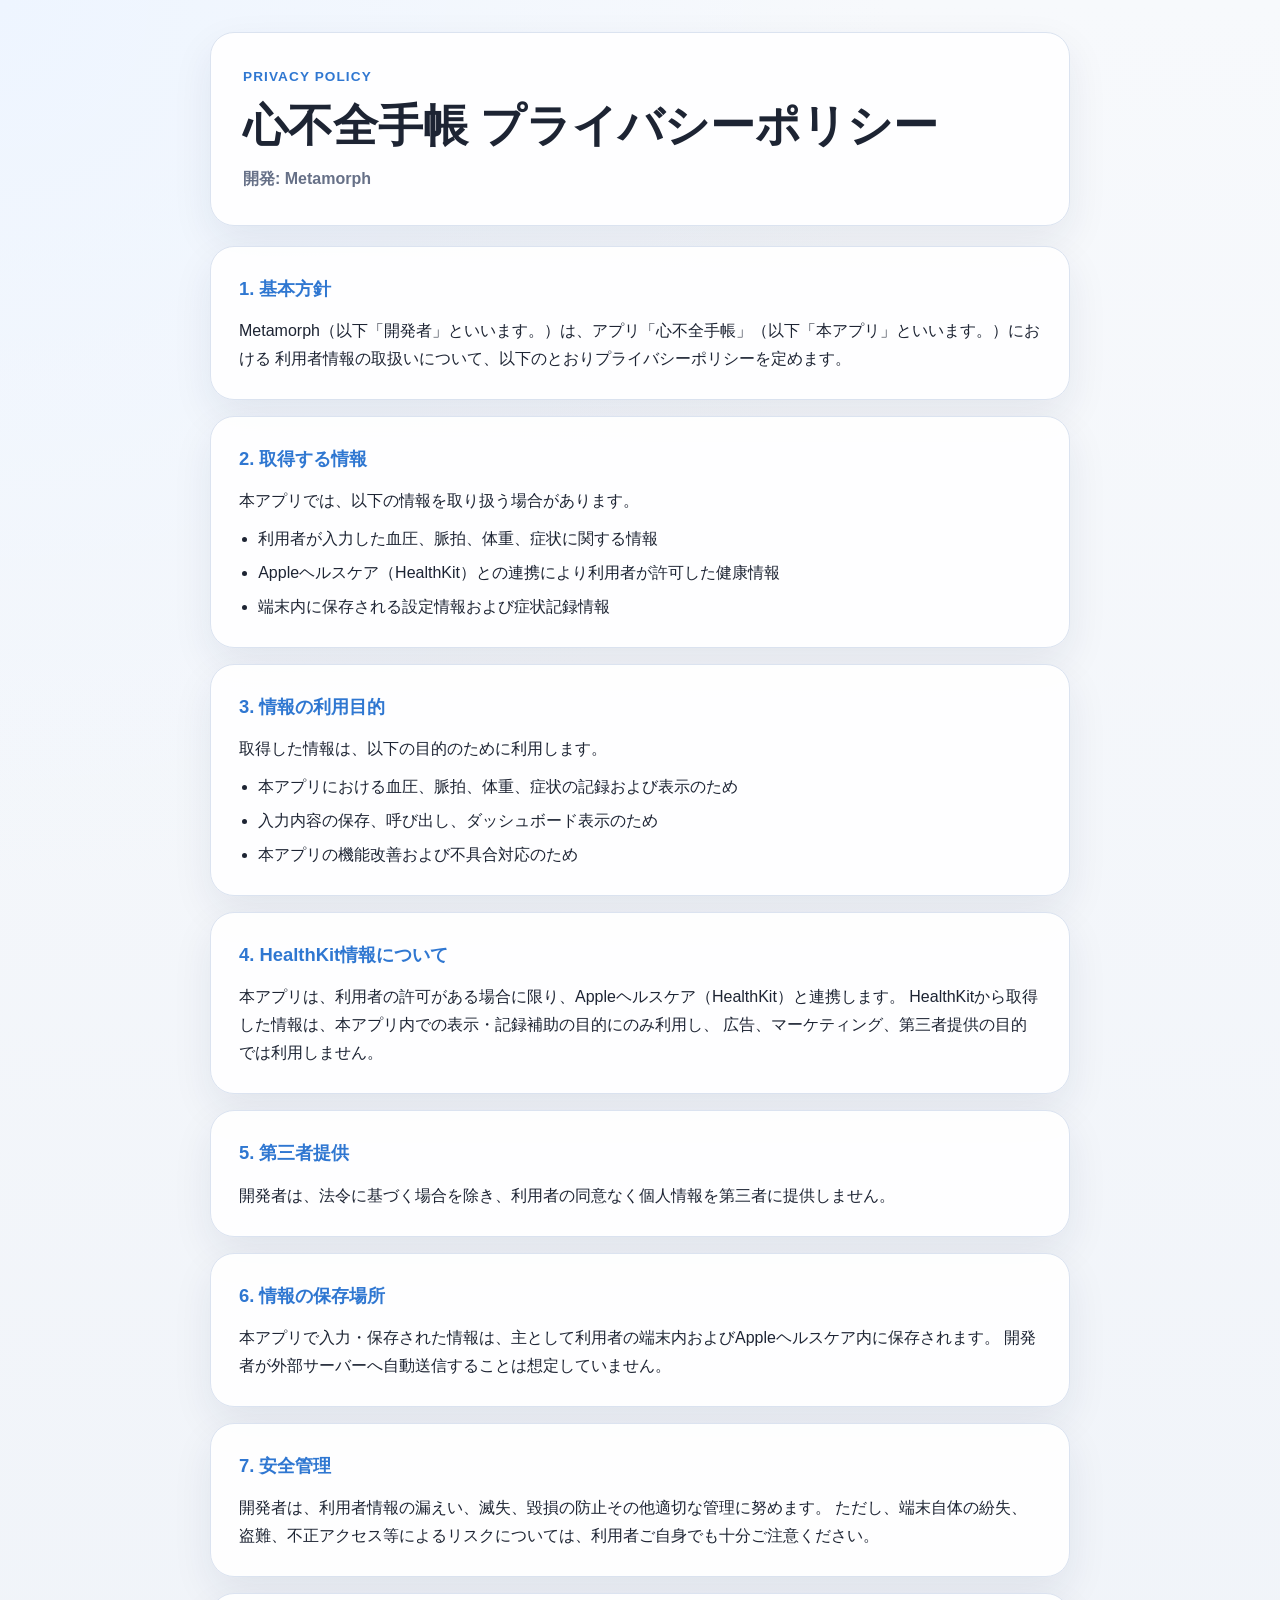
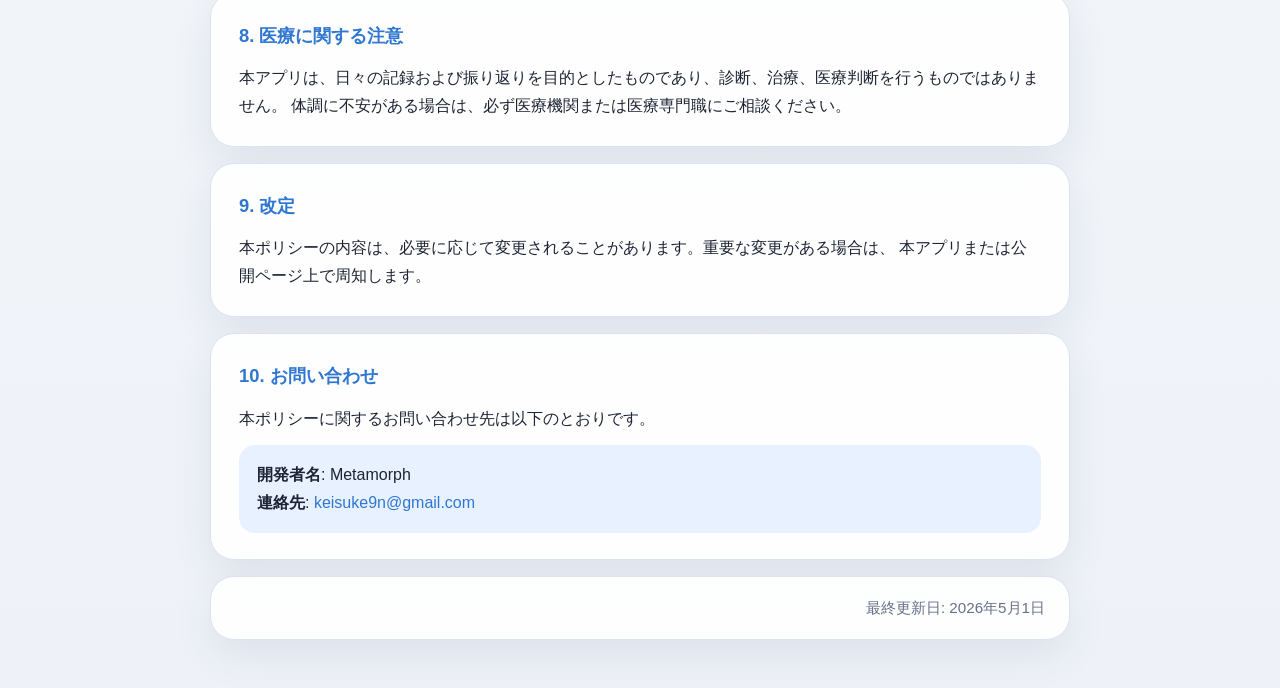
==== index.html @ b2f10ec9 "Add files via upload" ====
<!DOCTYPE html>
<html lang="ja">
<head>
  <meta charset="UTF-8">
  <meta name="viewport" content="width=device-width, initial-scale=1.0">
  <title>心不全手帳 プライバシーポリシー</title>
  <link rel="stylesheet" href="privacy-policy.css">
</head>
<body>
  <main class="container">
    <header class="hero">
      <p class="eyebrow">Privacy Policy</p>
      <h1>心不全手帳 プライバシーポリシー</h1>
      <p class="meta">開発: Metamorph</p>
    </header>

    <section>
      <h2>1. 基本方針</h2>
      <p>
        Metamorph（以下「開発者」といいます。）は、アプリ「心不全手帳」（以下「本アプリ」といいます。）における
        利用者情報の取扱いについて、以下のとおりプライバシーポリシーを定めます。
      </p>
    </section>

    <section>
      <h2>2. 取得する情報</h2>
      <p>本アプリでは、以下の情報を取り扱う場合があります。</p>
      <ul>
        <li>利用者が入力した血圧、脈拍、体重、症状に関する情報</li>
        <li>Appleヘルスケア（HealthKit）との連携により利用者が許可した健康情報</li>
        <li>端末内に保存される設定情報および症状記録情報</li>
      </ul>
    </section>

    <section>
      <h2>3. 情報の利用目的</h2>
      <p>取得した情報は、以下の目的のために利用します。</p>
      <ul>
        <li>本アプリにおける血圧、脈拍、体重、症状の記録および表示のため</li>
        <li>入力内容の保存、呼び出し、ダッシュボード表示のため</li>
        <li>本アプリの機能改善および不具合対応のため</li>
      </ul>
    </section>

    <section>
      <h2>4. HealthKit情報について</h2>
      <p>
        本アプリは、利用者の許可がある場合に限り、Appleヘルスケア（HealthKit）と連携します。
        HealthKitから取得した情報は、本アプリ内での表示・記録補助の目的にのみ利用し、
        広告、マーケティング、第三者提供の目的では利用しません。
      </p>
    </section>

    <section>
      <h2>5. 第三者提供</h2>
      <p>
        開発者は、法令に基づく場合を除き、利用者の同意なく個人情報を第三者に提供しません。
      </p>
    </section>

    <section>
      <h2>6. 情報の保存場所</h2>
      <p>
        本アプリで入力・保存された情報は、主として利用者の端末内およびAppleヘルスケア内に保存されます。
        開発者が外部サーバーへ自動送信することは想定していません。
      </p>
    </section>

    <section>
      <h2>7. 安全管理</h2>
      <p>
        開発者は、利用者情報の漏えい、滅失、毀損の防止その他適切な管理に努めます。
        ただし、端末自体の紛失、盗難、不正アクセス等によるリスクについては、利用者ご自身でも十分ご注意ください。
      </p>
    </section>

    <section>
      <h2>8. 医療に関する注意</h2>
      <p>
        本アプリは、日々の記録および振り返りを目的としたものであり、診断、治療、医療判断を行うものではありません。
        体調に不安がある場合は、必ず医療機関または医療専門職にご相談ください。
      </p>
    </section>

    <section>
      <h2>9. 改定</h2>
      <p>
        本ポリシーの内容は、必要に応じて変更されることがあります。重要な変更がある場合は、
        本アプリまたは公開ページ上で周知します。
      </p>
    </section>

    <section>
      <h2>10. お問い合わせ</h2>
      <p>本ポリシーに関するお問い合わせ先は以下のとおりです。</p>
      <div class="contact">
        <p><strong>開発者名</strong>: Metamorph</p>
        <p><strong>連絡先</strong>: <a href="mailto:keisuke9n@gmail.com">keisuke9n@gmail.com</a></p>
      </div>
    </section>

    <footer class="footer">
      <p>最終更新日: 2026年5月1日</p>
    </footer>
  </main>
</body>
</html>
---- privacy-policy.css ----
:root {
  --bg: #f5f7fb;
  --panel: #ffffff;
  --text: #1d2433;
  --muted: #667087;
  --line: #dbe3f0;
  --accent: #2f77d1;
  --accent-soft: #e8f1ff;
}

* {
  box-sizing: border-box;
}

body {
  margin: 0;
  font-family: -apple-system, BlinkMacSystemFont, "Hiragino Sans", "Yu Gothic", sans-serif;
  background:
    radial-gradient(circle at top left, #eef5ff 0%, transparent 34%),
    linear-gradient(180deg, #f7f9fc 0%, #eef2f8 100%);
  color: var(--text);
  line-height: 1.75;
}

.container {
  width: min(860px, calc(100% - 32px));
  margin: 32px auto 48px;
}

.hero,
section,
.footer {
  background: rgba(255, 255, 255, 0.92);
  border: 1px solid var(--line);
  border-radius: 24px;
  box-shadow: 0 16px 40px rgba(26, 43, 73, 0.08);
}

.hero {
  padding: 32px;
  margin-bottom: 20px;
}

.eyebrow {
  margin: 0 0 10px;
  color: var(--accent);
  font-size: 0.85rem;
  font-weight: 700;
  letter-spacing: 0.08em;
  text-transform: uppercase;
}

h1 {
  margin: 0;
  font-size: clamp(2rem, 4vw, 2.8rem);
  line-height: 1.2;
}

.meta {
  margin: 12px 0 0;
  color: var(--muted);
  font-weight: 600;
}

section {
  padding: 26px 28px;
  margin-bottom: 16px;
}

h2 {
  margin: 0 0 12px;
  font-size: 1.15rem;
  color: var(--accent);
}

p {
  margin: 0;
}

ul {
  margin: 10px 0 0 1.2em;
  padding: 0;
}

li + li {
  margin-top: 6px;
}

.contact {
  margin-top: 12px;
  padding: 16px 18px;
  border-radius: 16px;
  background: var(--accent-soft);
}

a {
  color: var(--accent);
  text-decoration: none;
}

a:hover {
  text-decoration: underline;
}

.footer {
  padding: 18px 24px;
  text-align: right;
  color: var(--muted);
  font-size: 0.95rem;
}

@media (max-width: 640px) {
  .container {
    width: min(100% - 20px, 860px);
    margin: 20px auto 32px;
  }

  .hero,
  section,
  .footer {
    border-radius: 18px;
  }

  .hero {
    padding: 24px;
  }

  section {
    padding: 20px;
  }

  .footer {
    padding: 16px 20px;
    text-align: left;
  }
}
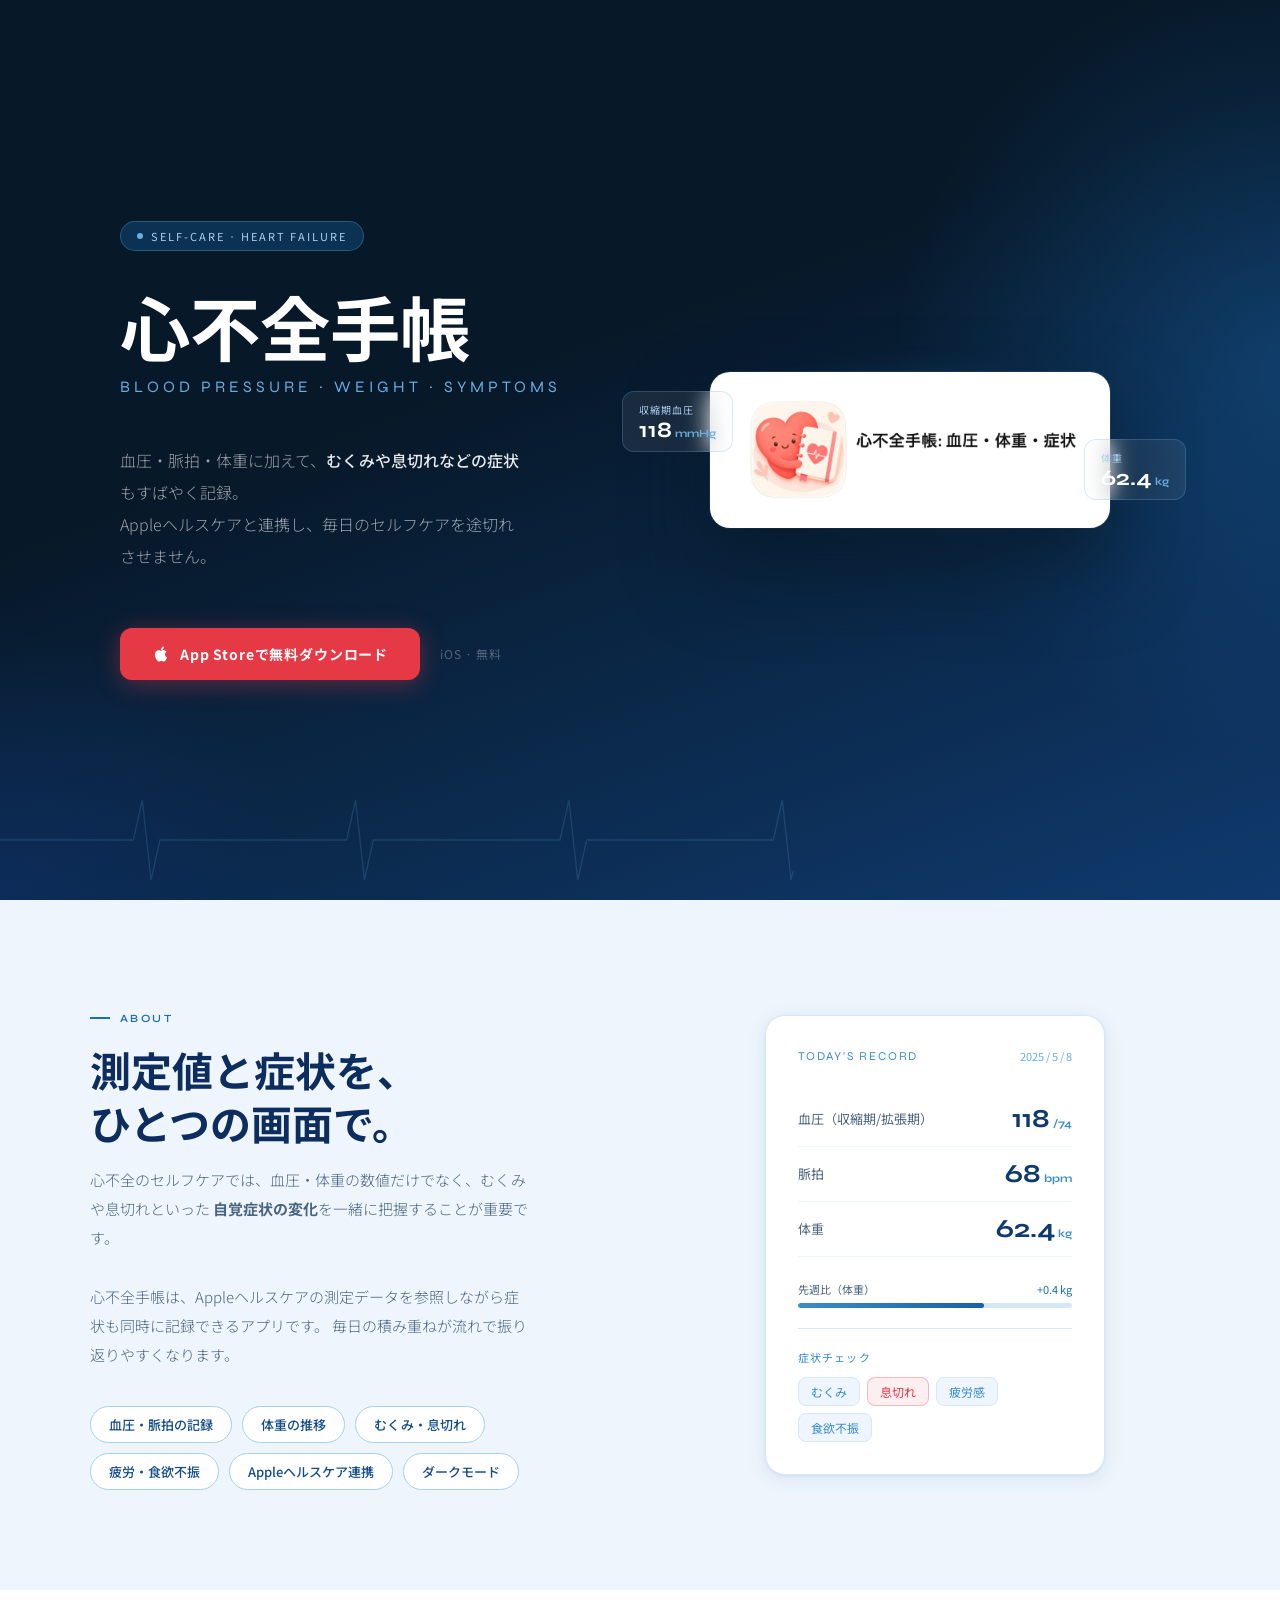
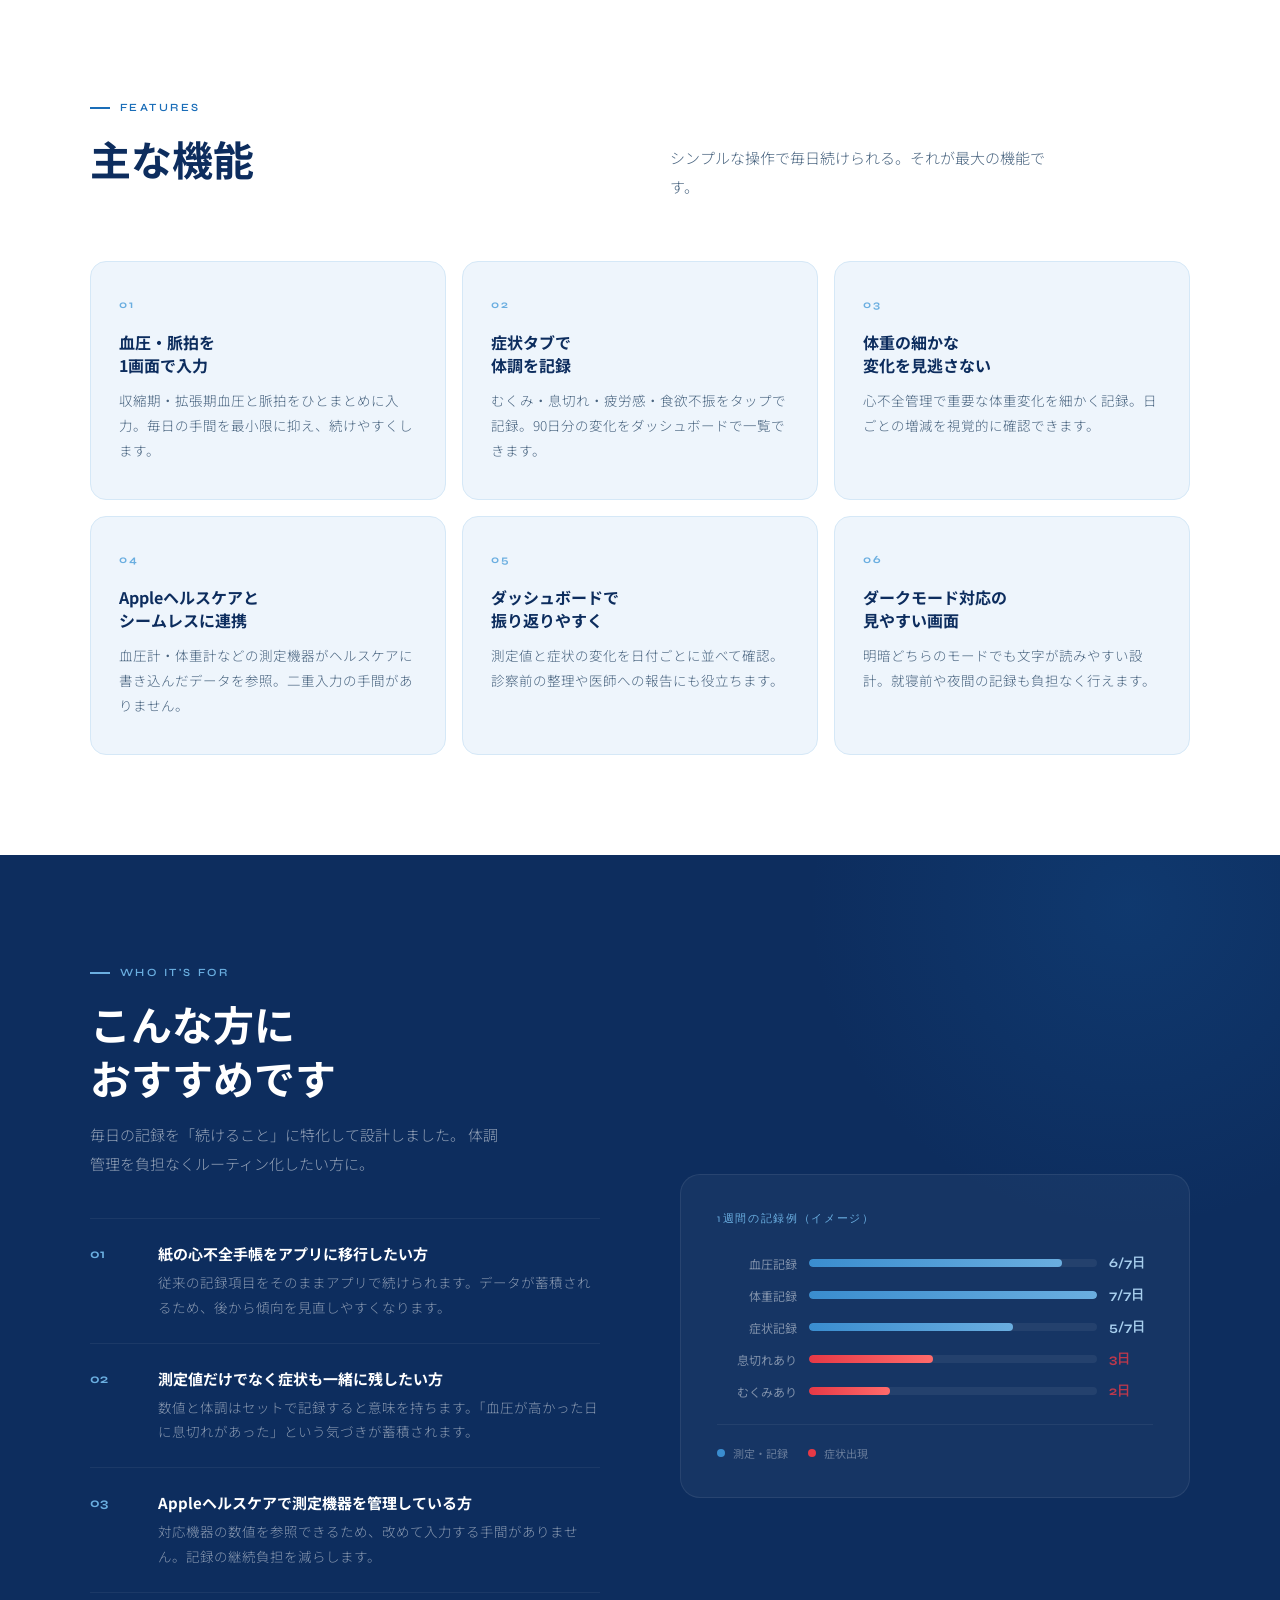
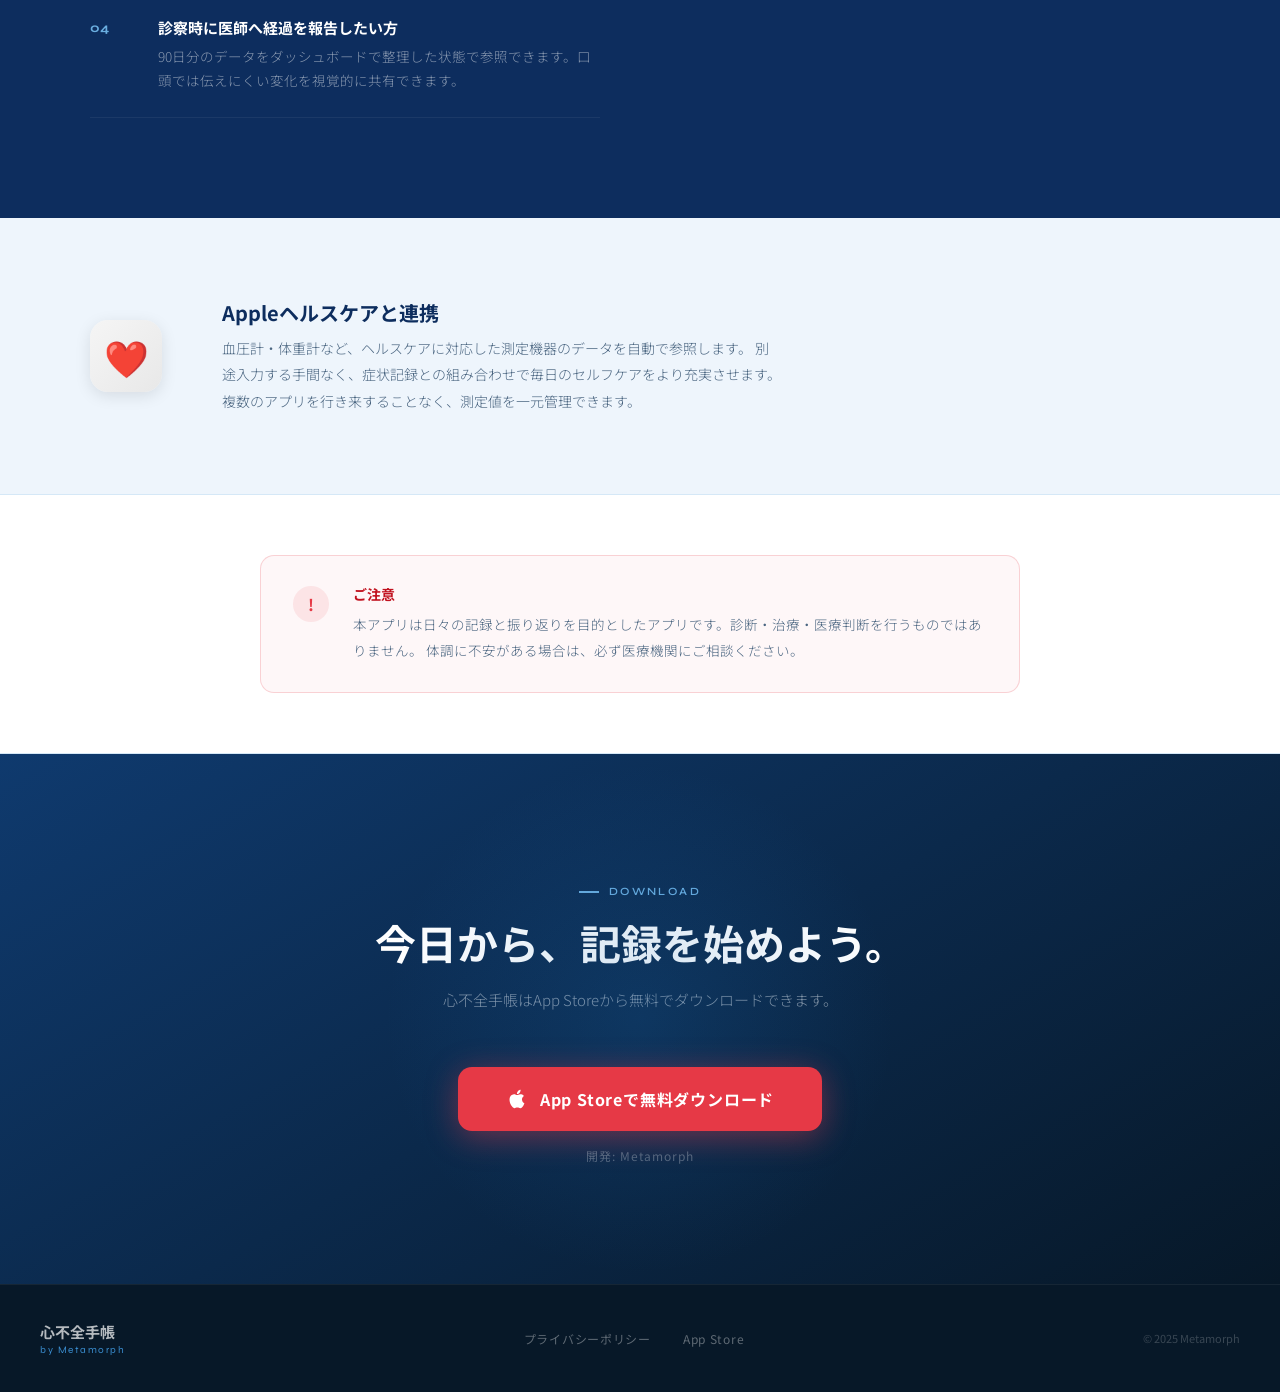
==== commit 04f6ed7c: "Add files via upload" ====
--- a/index.html
+++ b/index.html
@@ -3,105 +3,1286 @@
 <head>
   <meta charset="UTF-8">
   <meta name="viewport" content="width=device-width, initial-scale=1.0">
-  <title>心不全手帳 プライバシーポリシー</title>
-  <link rel="stylesheet" href="privacy-policy.css">
+  <title>心不全手帳 – 血圧・体重・症状セルフケアアプリ</title>
+  <meta name="description" content="血圧・脈拍・体重に加えて、むくみや息切れなどの症状もすばやく記録。Appleヘルスケア連携で、毎日のセルフケアを続けやすくします。">
+  <link rel="preconnect" href="https://fonts.googleapis.com">
+  <link rel="preconnect" href="https://fonts.gstatic.com" crossorigin>
+  <link href="https://fonts.googleapis.com/css2?family=Syne:wght@400;600;700;800&family=Noto+Sans+JP:wght@300;400;500;700&display=swap" rel="stylesheet">
+  <style>
+    :root {
+      --blue-50:  #eef5fc;
+      --blue-100: #d5e8f7;
+      --blue-200: #a8cfee;
+      --blue-300: #6aaee0;
+      --blue-400: #3a8dcf;
+      --blue-500: #1a6db8;
+      --blue-600: #1a5fa8;
+      --blue-700: #154d8a;
+      --blue-800: #0f3a6e;
+      --blue-900: #0d2d5e;
+      --blue-950: #071828;
+      --red:      #e63946;
+      --red-dark: #c1121f;
+      --white:    #ffffff;
+      --text-primary: var(--blue-900);
+      --text-muted:   #4a6580;
+      --border:   rgba(26,95,168,0.14);
+    }
+
+    *, *::before, *::after { box-sizing: border-box; margin: 0; padding: 0; }
+    html { scroll-behavior: smooth; }
+
+    body {
+      font-family: 'Noto Sans JP', sans-serif;
+      background: var(--white);
+      color: var(--text-primary);
+      overflow-x: hidden;
+      -webkit-font-smoothing: antialiased;
+    }
+
+    /* ───────────────────────────────────────
+       HERO
+    ─────────────────────────────────────── */
+    .hero {
+      background: var(--blue-950);
+      min-height: 100svh;
+      display: grid;
+      grid-template-columns: 1fr 1fr;
+      align-items: center;
+      position: relative;
+      overflow: hidden;
+    }
+
+    .hero-bg {
+      position: absolute;
+      inset: 0;
+      background:
+        radial-gradient(ellipse 55% 80% at 100% 40%, rgba(26,109,184,0.35) 0%, transparent 55%),
+        radial-gradient(ellipse 40% 50% at 0% 100%, rgba(13,45,94,0.8) 0%, transparent 60%),
+        linear-gradient(160deg, var(--blue-950) 40%, var(--blue-800) 100%);
+      pointer-events: none;
+    }
+
+    .hero-ecg {
+      position: absolute;
+      bottom: 0;
+      left: 0;
+      width: 100%;
+      height: 120px;
+      pointer-events: none;
+      opacity: 0.18;
+    }
+
+    .ecg-path {
+      stroke: var(--blue-300);
+      stroke-width: 1.5;
+      fill: none;
+      stroke-dasharray: 1400;
+      stroke-dashoffset: 1400;
+      animation: drawECG 3s ease forwards 0.8s;
+    }
+
+    @keyframes drawECG {
+      to { stroke-dashoffset: 0; }
+    }
+
+    .hero-content {
+      position: relative;
+      z-index: 2;
+      padding: 100px 56px 100px 80px;
+    }
+
+    .hero-badge {
+      display: inline-flex;
+      align-items: center;
+      gap: 8px;
+      background: rgba(26,109,184,0.3);
+      border: 1px solid rgba(106,174,224,0.3);
+      border-radius: 100px;
+      padding: 6px 16px;
+      font-size: 11px;
+      letter-spacing: 0.18em;
+      color: var(--blue-200);
+      text-transform: uppercase;
+      margin-bottom: 36px;
+      opacity: 0;
+      animation: slideUp 0.7s ease 0.1s forwards;
+    }
+
+    .hero-badge-dot {
+      width: 6px;
+      height: 6px;
+      border-radius: 50%;
+      background: var(--blue-300);
+      animation: blink 2s ease-in-out infinite;
+    }
+
+    @keyframes blink {
+      0%, 100% { opacity: 1; }
+      50% { opacity: 0.3; }
+    }
+
+    .hero-title {
+      font-family: 'Noto Sans JP', sans-serif;
+      font-weight: 700;
+      font-size: clamp(44px, 5.5vw, 72px);
+      line-height: 1.1;
+      color: var(--white);
+      margin-bottom: 12px;
+      opacity: 0;
+      animation: slideUp 0.7s ease 0.25s forwards;
+    }
+
+    .hero-title-en {
+      font-family: 'Syne', sans-serif;
+      font-weight: 400;
+      font-size: clamp(12px, 1.4vw, 16px);
+      letter-spacing: 0.25em;
+      color: var(--blue-300);
+      text-transform: uppercase;
+      margin-bottom: 48px;
+      opacity: 0;
+      animation: slideUp 0.7s ease 0.38s forwards;
+    }
+
+    .hero-lead {
+      font-size: 16px;
+      line-height: 2;
+      color: rgba(255,255,255,0.6);
+      font-weight: 300;
+      max-width: 400px;
+      margin-bottom: 56px;
+      opacity: 0;
+      animation: slideUp 0.7s ease 0.5s forwards;
+    }
+
+    .hero-lead strong {
+      color: rgba(255,255,255,0.9);
+      font-weight: 500;
+    }
+
+    .hero-actions {
+      display: flex;
+      align-items: center;
+      gap: 20px;
+      flex-wrap: wrap;
+      opacity: 0;
+      animation: slideUp 0.7s ease 0.62s forwards;
+    }
+
+    .btn-primary {
+      display: inline-flex;
+      align-items: center;
+      gap: 10px;
+      background: var(--red);
+      color: var(--white);
+      text-decoration: none;
+      padding: 16px 32px;
+      border-radius: 12px;
+      font-size: 14px;
+      font-weight: 700;
+      font-family: 'Noto Sans JP', sans-serif;
+      letter-spacing: 0.06em;
+      transition: background 0.2s, transform 0.2s, box-shadow 0.2s;
+      box-shadow: 0 4px 24px rgba(230,57,70,0.4);
+    }
+
+    .btn-primary:hover {
+      background: var(--red-dark);
+      transform: translateY(-2px);
+      box-shadow: 0 8px 32px rgba(230,57,70,0.5);
+    }
+
+    .btn-primary svg { width: 18px; height: 18px; }
+
+    .hero-sub-note {
+      font-size: 12px;
+      color: rgba(255,255,255,0.3);
+      letter-spacing: 0.06em;
+    }
+
+    .hero-visual {
+      position: relative;
+      z-index: 2;
+      display: flex;
+      justify-content: center;
+      align-items: center;
+      padding: 100px 80px 100px 20px;
+      opacity: 0;
+      animation: fadeIn 1s ease 0.6s forwards;
+    }
+
+    .hero-img-frame {
+      position: relative;
+    }
+
+    .hero-img-frame::before {
+      content: '';
+      position: absolute;
+      inset: -32px;
+      border-radius: 36px;
+      background: radial-gradient(ellipse at center, rgba(58,141,207,0.3) 0%, transparent 65%);
+      filter: blur(8px);
+    }
+
+    .hero-banner {
+      display: block;
+      width: 100%;
+      max-width: 400px;
+      border-radius: 20px;
+      box-shadow:
+        0 40px 80px rgba(7,24,40,0.7),
+        0 0 0 1px rgba(106,174,224,0.15);
+      position: relative;
+    }
+
+    .float-chip {
+      position: absolute;
+      background: rgba(255,255,255,0.07);
+      backdrop-filter: blur(12px);
+      border: 1px solid rgba(106,174,224,0.25);
+      border-radius: 12px;
+      padding: 10px 16px;
+      display: flex;
+      flex-direction: column;
+      gap: 2px;
+    }
+
+    .float-chip-label {
+      font-size: 10px;
+      color: var(--blue-200);
+      letter-spacing: 0.1em;
+      text-transform: uppercase;
+    }
+
+    .float-chip-value {
+      font-family: 'Syne', sans-serif;
+      font-size: 22px;
+      font-weight: 700;
+      color: var(--white);
+      line-height: 1;
+    }
+
+    .float-chip-unit {
+      font-size: 11px;
+      color: var(--blue-300);
+      margin-left: 3px;
+    }
+
+    .chip-bp  { top: 12%; left: -88px; animation: floatY 4s ease-in-out infinite; }
+    .chip-wt  { bottom: 18%; right: -76px; animation: floatY 4s ease-in-out 1.5s infinite; }
+
+    @keyframes floatY {
+      0%, 100% { transform: translateY(0); }
+      50%       { transform: translateY(-8px); }
+    }
+
+    /* ───────────────────────────────────────
+       SECTION BASE
+    ─────────────────────────────────────── */
+    section { padding: 100px 40px; }
+
+    .s-inner {
+      max-width: 1100px;
+      margin: 0 auto;
+    }
+
+    .label {
+      display: inline-flex;
+      align-items: center;
+      gap: 10px;
+      font-family: 'Syne', sans-serif;
+      font-size: 11px;
+      letter-spacing: 0.22em;
+      text-transform: uppercase;
+      color: var(--blue-500);
+      font-weight: 600;
+      margin-bottom: 18px;
+    }
+
+    .label::before {
+      content: '';
+      width: 20px;
+      height: 2px;
+      background: var(--blue-500);
+      flex-shrink: 0;
+    }
+
+    h2.s-title {
+      font-family: 'Noto Sans JP', sans-serif;
+      font-weight: 700;
+      font-size: clamp(28px, 3.2vw, 42px);
+      line-height: 1.3;
+      color: var(--blue-900);
+      margin-bottom: 16px;
+    }
+
+    .s-body {
+      font-size: 15px;
+      line-height: 1.95;
+      color: var(--text-muted);
+      font-weight: 300;
+    }
+
+    /* ───────────────────────────────────────
+       ABOUT
+    ─────────────────────────────────────── */
+    .about { background: var(--blue-50); }
+
+    .about-grid {
+      display: grid;
+      grid-template-columns: 1fr 1fr;
+      gap: 80px;
+      align-items: center;
+    }
+
+    .about-text .s-body { max-width: 440px; }
+
+    .about-pills {
+      display: flex;
+      flex-wrap: wrap;
+      gap: 10px;
+      margin-top: 36px;
+    }
+
+    .pill {
+      background: var(--white);
+      border: 1.5px solid var(--blue-200);
+      border-radius: 100px;
+      padding: 8px 18px;
+      font-size: 13px;
+      color: var(--blue-700);
+      font-weight: 500;
+      transition: border-color 0.2s, background 0.2s, color 0.2s;
+    }
+
+    .pill:hover {
+      background: var(--blue-600);
+      border-color: var(--blue-600);
+      color: var(--white);
+    }
+
+    .about-visual { display: flex; justify-content: center; }
+
+    .record-card {
+      background: var(--white);
+      border-radius: 20px;
+      padding: 32px;
+      box-shadow:
+        0 4px 20px rgba(26,95,168,0.1),
+        0 1px 3px rgba(26,95,168,0.08);
+      width: 100%;
+      max-width: 340px;
+      border: 1px solid var(--blue-100);
+    }
+
+    .record-card-header {
+      display: flex;
+      justify-content: space-between;
+      align-items: center;
+      margin-bottom: 28px;
+    }
+
+    .record-card-title {
+      font-family: 'Syne', sans-serif;
+      font-size: 12px;
+      letter-spacing: 0.15em;
+      text-transform: uppercase;
+      color: var(--blue-400);
+    }
+
+    .record-date { font-size: 11px; color: var(--blue-300); }
+
+    .metric-row {
+      display: flex;
+      align-items: center;
+      justify-content: space-between;
+      padding: 14px 0;
+      border-bottom: 1px solid var(--blue-50);
+    }
+
+    .metric-row:last-of-type { border-bottom: none; }
+
+    .metric-name { font-size: 13px; color: var(--text-muted); font-weight: 400; }
+
+    .metric-val {
+      font-family: 'Syne', sans-serif;
+      font-size: 26px;
+      font-weight: 700;
+      color: var(--blue-800);
+      line-height: 1;
+    }
+
+    .metric-unit { font-size: 11px; color: var(--blue-400); margin-left: 3px; }
+
+    .metric-bar-wrap { margin-top: 24px; }
+
+    .metric-bar-label {
+      font-size: 11px;
+      color: var(--text-muted);
+      margin-bottom: 6px;
+      display: flex;
+      justify-content: space-between;
+    }
+
+    .metric-bar-track {
+      height: 5px;
+      background: var(--blue-100);
+      border-radius: 10px;
+      overflow: hidden;
+    }
+
+    .metric-bar-fill {
+      height: 100%;
+      border-radius: 10px;
+      background: linear-gradient(90deg, var(--blue-400), var(--blue-600));
+      width: 0;
+      transition: width 1.2s cubic-bezier(0.4,0,0.2,1);
+    }
+
+    .metric-bar-fill.animated { width: var(--w); }
+
+    .symptom-section {
+      margin-top: 20px;
+      padding-top: 20px;
+      border-top: 1px solid var(--blue-100);
+    }
+
+    .symptom-section-label {
+      font-size: 11px;
+      letter-spacing: 0.1em;
+      text-transform: uppercase;
+      color: var(--blue-400);
+      margin-bottom: 12px;
+    }
+
+    .symptom-tags { display: flex; flex-wrap: wrap; gap: 7px; }
+
+    .stag {
+      font-size: 12px;
+      padding: 5px 12px;
+      border-radius: 8px;
+      border: 1px solid var(--blue-100);
+      color: var(--blue-400);
+      background: var(--blue-50);
+    }
+
+    .stag.active {
+      background: rgba(230,57,70,0.08);
+      border-color: rgba(230,57,70,0.3);
+      color: var(--red);
+    }
+
+    /* ───────────────────────────────────────
+       FEATURES
+    ─────────────────────────────────────── */
+    .features { background: var(--white); }
+
+    .features-header {
+      display: grid;
+      grid-template-columns: 1fr 1fr;
+      gap: 60px;
+      align-items: end;
+      margin-bottom: 60px;
+    }
+
+    .features-header .s-body { max-width: 380px; }
+
+    .features-grid {
+      display: grid;
+      grid-template-columns: repeat(3, 1fr);
+      gap: 16px;
+    }
+
+    .feat-card {
+      background: var(--blue-50);
+      border: 1px solid var(--blue-100);
+      border-radius: 16px;
+      padding: 36px 28px;
+      position: relative;
+      overflow: hidden;
+      transition: transform 0.25s ease, box-shadow 0.25s ease, border-color 0.25s;
+    }
+
+    .feat-card::before {
+      content: '';
+      position: absolute;
+      top: 0;
+      left: 0;
+      right: 0;
+      height: 3px;
+      background: linear-gradient(90deg, var(--blue-400), var(--blue-600));
+      transform: scaleX(0);
+      transform-origin: left;
+      transition: transform 0.3s ease;
+    }
+
+    .feat-card:hover {
+      transform: translateY(-4px);
+      box-shadow: 0 16px 40px rgba(26,95,168,0.12);
+      border-color: var(--blue-200);
+    }
+
+    .feat-card:hover::before { transform: scaleX(1); }
+
+    .feat-number {
+      font-family: 'Syne', sans-serif;
+      font-size: 11px;
+      font-weight: 700;
+      letter-spacing: 0.2em;
+      color: var(--blue-300);
+      margin-bottom: 20px;
+    }
+
+    .feat-title {
+      font-family: 'Noto Sans JP', sans-serif;
+      font-weight: 700;
+      font-size: 16px;
+      color: var(--blue-900);
+      margin-bottom: 12px;
+      line-height: 1.4;
+    }
+
+    .feat-text {
+      font-size: 13.5px;
+      line-height: 1.85;
+      color: var(--text-muted);
+      font-weight: 300;
+    }
+
+    /* ───────────────────────────────────────
+       HELPS
+    ─────────────────────────────────────── */
+    .helps {
+      background: var(--blue-900);
+      position: relative;
+      overflow: hidden;
+    }
+
+    .helps::before {
+      content: '';
+      position: absolute;
+      top: -300px; right: -200px;
+      width: 700px; height: 700px;
+      border-radius: 50%;
+      background: radial-gradient(circle, rgba(26,109,184,0.18) 0%, transparent 65%);
+      pointer-events: none;
+    }
+
+    .helps-grid {
+      display: grid;
+      grid-template-columns: 1fr 1fr;
+      gap: 80px;
+      align-items: center;
+    }
+
+    .helps h2.s-title { color: var(--white); }
+    .helps .s-body { color: rgba(255,255,255,0.55); max-width: 420px; }
+    .helps .label { color: var(--blue-300); }
+    .helps .label::before { background: var(--blue-300); }
+
+    .helps-points {
+      display: flex;
+      flex-direction: column;
+      margin-top: 40px;
+    }
+
+    .help-point {
+      display: grid;
+      grid-template-columns: 48px 1fr;
+      gap: 20px;
+      align-items: start;
+      padding: 24px 0;
+      border-bottom: 1px solid rgba(255,255,255,0.06);
+    }
+
+    .help-point:first-child { border-top: 1px solid rgba(255,255,255,0.06); }
+
+    .help-num {
+      font-family: 'Syne', sans-serif;
+      font-size: 13px;
+      font-weight: 700;
+      color: var(--blue-300);
+      padding-top: 3px;
+    }
+
+    .help-point-title {
+      font-weight: 700;
+      font-size: 15px;
+      color: var(--white);
+      margin-bottom: 6px;
+    }
+
+    .help-point-body {
+      font-size: 13.5px;
+      line-height: 1.8;
+      color: rgba(255,255,255,0.5);
+      font-weight: 300;
+    }
+
+    .helps-chart {
+      background: rgba(255,255,255,0.04);
+      border: 1px solid rgba(255,255,255,0.08);
+      border-radius: 20px;
+      padding: 36px;
+    }
+
+    .chart-title {
+      font-family: 'Syne', sans-serif;
+      font-size: 11px;
+      letter-spacing: 0.15em;
+      text-transform: uppercase;
+      color: var(--blue-300);
+      margin-bottom: 28px;
+    }
+
+    .chart-bars { display: flex; flex-direction: column; gap: 14px; }
+
+    .chart-row {
+      display: grid;
+      grid-template-columns: 80px 1fr 44px;
+      align-items: center;
+      gap: 12px;
+    }
+
+    .chart-row-label { font-size: 12px; color: rgba(255,255,255,0.45); text-align: right; }
+
+    .chart-track {
+      height: 8px;
+      background: rgba(255,255,255,0.06);
+      border-radius: 10px;
+      overflow: hidden;
+    }
+
+    .chart-fill {
+      height: 100%;
+      border-radius: 10px;
+      background: linear-gradient(90deg, var(--blue-400), var(--blue-300));
+      width: 0;
+      transition: width 1.2s cubic-bezier(0.4,0,0.2,1);
+    }
+
+    .chart-fill.animated { width: var(--cw); }
+    .chart-fill.red-bar  { background: linear-gradient(90deg, #e63946, #ff6b6b); }
+
+    .chart-row-val {
+      font-family: 'Syne', sans-serif;
+      font-size: 13px;
+      font-weight: 700;
+      color: var(--blue-200);
+    }
+
+    .chart-legend {
+      display: flex;
+      gap: 20px;
+      margin-top: 24px;
+      padding-top: 20px;
+      border-top: 1px solid rgba(255,255,255,0.06);
+    }
+
+    .legend-item {
+      display: flex;
+      align-items: center;
+      gap: 8px;
+      font-size: 11px;
+      color: rgba(255,255,255,0.35);
+    }
+
+    .legend-dot { width: 8px; height: 8px; border-radius: 50%; }
+    .legend-dot.blue { background: var(--blue-400); }
+    .legend-dot.red  { background: var(--red); }
+
+    /* ───────────────────────────────────────
+       HEALTH KIT STRIP
+    ─────────────────────────────────────── */
+    .healthkit {
+      background: var(--blue-50);
+      padding: 80px 40px;
+    }
+
+    .healthkit-inner {
+      max-width: 1100px;
+      margin: 0 auto;
+      display: flex;
+      align-items: center;
+      gap: 60px;
+    }
+
+    .hk-icon {
+      flex-shrink: 0;
+      width: 72px; height: 72px;
+      border-radius: 18px;
+      background: linear-gradient(135deg, #f5f5f5, #e8e8e8);
+      display: flex;
+      align-items: center;
+      justify-content: center;
+      font-size: 36px;
+      box-shadow: 0 4px 16px rgba(0,0,0,0.1);
+    }
+
+    .hk-text h3 {
+      font-family: 'Noto Sans JP', sans-serif;
+      font-weight: 700;
+      font-size: 20px;
+      color: var(--blue-900);
+      margin-bottom: 8px;
+    }
+
+    .hk-text p {
+      font-size: 14px;
+      line-height: 1.9;
+      color: var(--text-muted);
+      font-weight: 300;
+      max-width: 560px;
+    }
+
+    /* ───────────────────────────────────────
+       DISCLAIMER
+    ─────────────────────────────────────── */
+    .disclaimer {
+      background: var(--white);
+      padding: 60px 40px;
+      border-top: 1px solid var(--blue-100);
+      border-bottom: 1px solid var(--blue-100);
+    }
+
+    .disclaimer-inner {
+      max-width: 760px;
+      margin: 0 auto;
+      display: flex;
+      gap: 24px;
+      align-items: flex-start;
+      background: rgba(230,57,70,0.04);
+      border: 1.5px solid rgba(230,57,70,0.2);
+      border-radius: 14px;
+      padding: 28px 32px;
+    }
+
+    .disc-icon {
+      flex-shrink: 0;
+      width: 36px; height: 36px;
+      border-radius: 50%;
+      background: rgba(230,57,70,0.1);
+      display: flex;
+      align-items: center;
+      justify-content: center;
+      color: var(--red);
+      font-weight: 700;
+      font-size: 16px;
+      margin-top: 2px;
+    }
+
+    .disc-title {
+      font-weight: 700;
+      font-size: 14px;
+      color: var(--red-dark);
+      margin-bottom: 8px;
+    }
+
+    .disc-text {
+      font-size: 13.5px;
+      line-height: 1.9;
+      color: var(--text-muted);
+      font-weight: 300;
+    }
+
+    /* ───────────────────────────────────────
+       CTA
+    ─────────────────────────────────────── */
+    .cta {
+      background: linear-gradient(150deg, var(--blue-800) 0%, var(--blue-950) 100%);
+      padding: 120px 40px;
+      text-align: center;
+      position: relative;
+      overflow: hidden;
+    }
+
+    .cta::before {
+      content: '';
+      position: absolute;
+      top: 50%; left: 50%;
+      transform: translate(-50%, -50%);
+      width: 600px; height: 600px;
+      border-radius: 50%;
+      background: radial-gradient(circle, rgba(26,109,184,0.2) 0%, transparent 60%);
+      pointer-events: none;
+    }
+
+    .cta .label { color: var(--blue-300); justify-content: center; }
+    .cta .label::before { background: var(--blue-300); }
+    .cta h2.s-title { color: var(--white); text-align: center; margin-bottom: 16px; }
+    .cta .s-body {
+      color: rgba(255,255,255,0.5);
+      text-align: center;
+      max-width: 460px;
+      margin: 0 auto 52px;
+    }
+
+    .cta-btn-wrap {
+      position: relative;
+      z-index: 1;
+      display: flex;
+      flex-direction: column;
+      align-items: center;
+      gap: 16px;
+    }
+
+    .btn-cta {
+      display: inline-flex;
+      align-items: center;
+      gap: 12px;
+      background: var(--red);
+      color: var(--white);
+      text-decoration: none;
+      padding: 20px 48px;
+      border-radius: 14px;
+      font-size: 16px;
+      font-weight: 700;
+      font-family: 'Noto Sans JP', sans-serif;
+      letter-spacing: 0.05em;
+      transition: background 0.2s, transform 0.2s, box-shadow 0.2s;
+      box-shadow: 0 6px 32px rgba(230,57,70,0.45);
+    }
+
+    .btn-cta:hover {
+      background: var(--red-dark);
+      transform: translateY(-3px);
+      box-shadow: 0 12px 48px rgba(230,57,70,0.55);
+    }
+
+    .btn-cta svg { width: 22px; height: 22px; }
+
+    .cta-meta {
+      font-size: 12px;
+      color: rgba(255,255,255,0.28);
+      letter-spacing: 0.08em;
+    }
+
+    /* ───────────────────────────────────────
+       FOOTER
+    ─────────────────────────────────────── */
+    footer {
+      background: var(--blue-950);
+      padding: 36px 40px;
+      display: flex;
+      justify-content: space-between;
+      align-items: center;
+      gap: 20px;
+      border-top: 1px solid rgba(255,255,255,0.06);
+    }
+
+    .footer-brand {
+      font-family: 'Noto Sans JP', sans-serif;
+      font-weight: 700;
+      font-size: 15px;
+      color: rgba(255,255,255,0.7);
+    }
+
+    .footer-brand span {
+      font-family: 'Syne', sans-serif;
+      font-size: 10px;
+      letter-spacing: 0.15em;
+      color: var(--blue-400);
+      display: block;
+      font-weight: 400;
+      margin-top: 2px;
+    }
+
+    .footer-links {
+      display: flex;
+      align-items: center;
+      gap: 32px;
+    }
+
+    footer a {
+      font-size: 12px;
+      color: rgba(255,255,255,0.35);
+      text-decoration: none;
+      letter-spacing: 0.06em;
+      transition: color 0.2s;
+    }
+
+    footer a:hover { color: var(--white); }
+
+    .footer-copy { font-size: 11px; color: rgba(255,255,255,0.2); }
+
+    /* ───────────────────────────────────────
+       ANIMATIONS
+    ─────────────────────────────────────── */
+    @keyframes slideUp {
+      from { opacity: 0; transform: translateY(22px); }
+      to   { opacity: 1; transform: translateY(0); }
+    }
+
+    @keyframes fadeIn {
+      from { opacity: 0; }
+      to   { opacity: 1; }
+    }
+
+    .reveal {
+      opacity: 0;
+      transform: translateY(20px);
+      transition: opacity 0.65s ease, transform 0.65s ease;
+    }
+
+    .reveal.visible {
+      opacity: 1;
+      transform: none;
+    }
+
+    /* ───────────────────────────────────────
+       RESPONSIVE
+    ─────────────────────────────────────── */
+    @media (max-width: 960px) {
+      .hero { grid-template-columns: 1fr; }
+      .hero-content { padding: 80px 32px 40px; }
+      .hero-visual { padding: 0 32px 80px; justify-content: flex-start; }
+      .chip-bp, .chip-wt { display: none; }
+      .about-grid, .helps-grid, .features-header { grid-template-columns: 1fr; gap: 48px; }
+      .features-grid { grid-template-columns: 1fr 1fr; }
+      .healthkit-inner { flex-direction: column; align-items: flex-start; }
+      footer { flex-direction: column; text-align: center; }
+    }
+
+    @media (max-width: 600px) {
+      section { padding: 72px 24px; }
+      .features-grid { grid-template-columns: 1fr; }
+      .disclaimer-inner { flex-direction: column; gap: 16px; }
+      .footer-links { flex-direction: column; gap: 16px; }
+    }
+  </style>
 </head>
 <body>
-  <main class="container">
-    <header class="hero">
-      <p class="eyebrow">Privacy Policy</p>
-      <h1>心不全手帳 プライバシーポリシー</h1>
-      <p class="meta">開発: Metamorph</p>
-    </header>
-
-    <section>
-      <h2>1. 基本方針</h2>
-      <p>
-        Metamorph（以下「開発者」といいます。）は、アプリ「心不全手帳」（以下「本アプリ」といいます。）における
-        利用者情報の取扱いについて、以下のとおりプライバシーポリシーを定めます。
+
+  <!-- ═══════════ HERO ═══════════ -->
+  <section class="hero" aria-label="ヒーロー">
+    <div class="hero-bg"></div>
+    <svg class="hero-ecg" viewBox="0 0 1440 120" preserveAspectRatio="none" aria-hidden="true">
+      <path class="ecg-path" d="M0,60 L120,60 L150,60 L160,20 L170,100 L180,60 L200,60
+        L360,60 L390,60 L400,20 L410,100 L420,60 L440,60
+        L600,60 L630,60 L640,20 L650,100 L660,60 L680,60
+        L840,60 L870,60 L880,20 L890,100 L900,60 L920,60
+        L1080,60 L1110,60 L1120,20 L1130,100 L1140,60 L1160,60
+        L1320,60 L1350,60 L1360,20 L1370,100 L1380,60 L1440,60"/>
+    </svg>
+
+    <div class="hero-content">
+      <div class="hero-badge">
+        <span class="hero-badge-dot"></span>
+        Self-care · Heart Failure
+      </div>
+      <h1 class="hero-title">心不全手帳</h1>
+      <p class="hero-title-en">Blood Pressure · Weight · Symptoms</p>
+      <p class="hero-lead">
+        血圧・脈拍・体重に加えて、<strong>むくみや息切れなどの症状</strong>もすばやく記録。<br>
+        Appleヘルスケアと連携し、毎日のセルフケアを途切れさせません。
       </p>
-    </section>
-
-    <section>
-      <h2>2. 取得する情報</h2>
-      <p>本アプリでは、以下の情報を取り扱う場合があります。</p>
-      <ul>
-        <li>利用者が入力した血圧、脈拍、体重、症状に関する情報</li>
-        <li>Appleヘルスケア（HealthKit）との連携により利用者が許可した健康情報</li>
-        <li>端末内に保存される設定情報および症状記録情報</li>
-      </ul>
-    </section>
-
-    <section>
-      <h2>3. 情報の利用目的</h2>
-      <p>取得した情報は、以下の目的のために利用します。</p>
-      <ul>
-        <li>本アプリにおける血圧、脈拍、体重、症状の記録および表示のため</li>
-        <li>入力内容の保存、呼び出し、ダッシュボード表示のため</li>
-        <li>本アプリの機能改善および不具合対応のため</li>
-      </ul>
-    </section>
-
-    <section>
-      <h2>4. HealthKit情報について</h2>
-      <p>
-        本アプリは、利用者の許可がある場合に限り、Appleヘルスケア（HealthKit）と連携します。
-        HealthKitから取得した情報は、本アプリ内での表示・記録補助の目的にのみ利用し、
-        広告、マーケティング、第三者提供の目的では利用しません。
+      <div class="hero-actions">
+        <a href="https://apps.apple.com/jp/app/%E5%BF%83%E4%B8%8D%E5%85%A8%E6%89%8B%E5%B8%B3-%E8%A1%80%E5%9C%A7-%E4%BD%93%E9%87%8D-%E7%97%87%E7%8A%B6/id6765601367"
+           class="btn-primary" target="_blank" rel="noopener">
+          <svg viewBox="0 0 24 24" fill="currentColor" aria-hidden="true">
+            <path d="M18.71 19.5c-.83 1.24-1.71 2.45-3.05 2.47-1.34.03-1.77-.79-3.29-.79-1.53 0-2 .77-3.27.82-1.31.05-2.3-1.32-3.14-2.53C4.25 17 2.94 12.45 4.7 9.39c.87-1.52 2.43-2.48 4.12-2.51 1.28-.02 2.5.87 3.29.87.78 0 2.26-1.07 3.8-.91.65.03 2.47.26 3.64 1.98-.09.06-2.17 1.28-2.15 3.81.03 3.02 2.65 4.03 2.68 4.04-.03.07-.42 1.44-1.38 2.83M13 3.5c.73-.83 1.94-1.46 2.94-1.5.13 1.17-.34 2.35-1.04 3.19-.69.85-1.83 1.51-2.95 1.42-.15-1.15.41-2.35 1.05-3.11z"/>
+          </svg>
+          App Storeで無料ダウンロード
+        </a>
+        <span class="hero-sub-note">iOS · 無料</span>
+      </div>
+    </div>
+
+    <div class="hero-visual">
+      <div class="hero-img-frame">
+        <img src="banner.png" alt="心不全手帳 アプリ画面" class="hero-banner">
+        <div class="float-chip chip-bp">
+          <span class="float-chip-label">収縮期血圧</span>
+          <span class="float-chip-value">118<span class="float-chip-unit">mmHg</span></span>
+        </div>
+        <div class="float-chip chip-wt">
+          <span class="float-chip-label">体重</span>
+          <span class="float-chip-value">62.4<span class="float-chip-unit">kg</span></span>
+        </div>
+      </div>
+    </div>
+  </section>
+
+  <!-- ═══════════ ABOUT ═══════════ -->
+  <section class="about">
+    <div class="s-inner">
+      <div class="about-grid">
+        <div class="about-text reveal">
+          <span class="label">About</span>
+          <h2 class="s-title">測定値と症状を、<br>ひとつの画面で。</h2>
+          <p class="s-body">
+            心不全のセルフケアでは、血圧・体重の数値だけでなく、むくみや息切れといった
+            <strong>自覚症状の変化</strong>を一緒に把握することが重要です。<br><br>
+            心不全手帳は、Appleヘルスケアの測定データを参照しながら症状も同時に記録できるアプリです。
+            毎日の積み重ねが流れで振り返りやすくなります。
+          </p>
+          <div class="about-pills">
+            <span class="pill">血圧・脈拍の記録</span>
+            <span class="pill">体重の推移</span>
+            <span class="pill">むくみ・息切れ</span>
+            <span class="pill">疲労・食欲不振</span>
+            <span class="pill">Appleヘルスケア連携</span>
+            <span class="pill">ダークモード</span>
+          </div>
+        </div>
+        <div class="about-visual reveal" style="transition-delay:0.18s">
+          <div class="record-card">
+            <div class="record-card-header">
+              <span class="record-card-title">Today's Record</span>
+              <span class="record-date">2025 / 5 / 8</span>
+            </div>
+            <div class="metric-row">
+              <span class="metric-name">血圧（収縮期/拡張期）</span>
+              <span class="metric-val">118<span class="metric-unit">/74</span></span>
+            </div>
+            <div class="metric-row">
+              <span class="metric-name">脈拍</span>
+              <span class="metric-val">68<span class="metric-unit">bpm</span></span>
+            </div>
+            <div class="metric-row">
+              <span class="metric-name">体重</span>
+              <span class="metric-val">62.4<span class="metric-unit">kg</span></span>
+            </div>
+            <div class="metric-bar-wrap">
+              <div class="metric-bar-label">
+                <span>先週比（体重）</span>
+                <span style="color:var(--blue-500)">+0.4 kg</span>
+              </div>
+              <div class="metric-bar-track">
+                <div class="metric-bar-fill" style="--w: 68%"></div>
+              </div>
+            </div>
+            <div class="symptom-section">
+              <p class="symptom-section-label">症状チェック</p>
+              <div class="symptom-tags">
+                <span class="stag">むくみ</span>
+                <span class="stag active">息切れ</span>
+                <span class="stag">疲労感</span>
+                <span class="stag">食欲不振</span>
+              </div>
+            </div>
+          </div>
+        </div>
+      </div>
+    </div>
+  </section>
+
+  <!-- ═══════════ FEATURES ═══════════ -->
+  <section class="features">
+    <div class="s-inner">
+      <div class="features-header reveal">
+        <div>
+          <span class="label">Features</span>
+          <h2 class="s-title">主な機能</h2>
+        </div>
+        <p class="s-body">シンプルな操作で毎日続けられる。それが最大の機能です。</p>
+      </div>
+      <div class="features-grid">
+        <div class="feat-card reveal">
+          <p class="feat-number">01</p>
+          <h3 class="feat-title">血圧・脈拍を<br>1画面で入力</h3>
+          <p class="feat-text">収縮期・拡張期血圧と脈拍をひとまとめに入力。毎日の手間を最小限に抑え、続けやすくします。</p>
+        </div>
+        <div class="feat-card reveal" style="transition-delay:0.07s">
+          <p class="feat-number">02</p>
+          <h3 class="feat-title">症状タブで<br>体調を記録</h3>
+          <p class="feat-text">むくみ・息切れ・疲労感・食欲不振をタップで記録。90日分の変化をダッシュボードで一覧できます。</p>
+        </div>
+        <div class="feat-card reveal" style="transition-delay:0.14s">
+          <p class="feat-number">03</p>
+          <h3 class="feat-title">体重の細かな<br>変化を見逃さない</h3>
+          <p class="feat-text">心不全管理で重要な体重変化を細かく記録。日ごとの増減を視覚的に確認できます。</p>
+        </div>
+        <div class="feat-card reveal" style="transition-delay:0.04s">
+          <p class="feat-number">04</p>
+          <h3 class="feat-title">Appleヘルスケアと<br>シームレスに連携</h3>
+          <p class="feat-text">血圧計・体重計などの測定機器がヘルスケアに書き込んだデータを参照。二重入力の手間がありません。</p>
+        </div>
+        <div class="feat-card reveal" style="transition-delay:0.11s">
+          <p class="feat-number">05</p>
+          <h3 class="feat-title">ダッシュボードで<br>振り返りやすく</h3>
+          <p class="feat-text">測定値と症状の変化を日付ごとに並べて確認。診察前の整理や医師への報告にも役立ちます。</p>
+        </div>
+        <div class="feat-card reveal" style="transition-delay:0.18s">
+          <p class="feat-number">06</p>
+          <h3 class="feat-title">ダークモード対応の<br>見やすい画面</h3>
+          <p class="feat-text">明暗どちらのモードでも文字が読みやすい設計。就寝前や夜間の記録も負担なく行えます。</p>
+        </div>
+      </div>
+    </div>
+  </section>
+
+  <!-- ═══════════ HELPS ═══════════ -->
+  <section class="helps">
+    <div class="s-inner">
+      <div class="helps-grid">
+        <div class="reveal">
+          <span class="label">Who it's for</span>
+          <h2 class="s-title">こんな方に<br>おすすめです</h2>
+          <p class="s-body">
+            毎日の記録を「続けること」に特化して設計しました。
+            体調管理を負担なくルーティン化したい方に。
+          </p>
+          <div class="helps-points">
+            <div class="help-point">
+              <span class="help-num">01</span>
+              <div>
+                <p class="help-point-title">紙の心不全手帳をアプリに移行したい方</p>
+                <p class="help-point-body">従来の記録項目をそのままアプリで続けられます。データが蓄積されるため、後から傾向を見直しやすくなります。</p>
+              </div>
+            </div>
+            <div class="help-point">
+              <span class="help-num">02</span>
+              <div>
+                <p class="help-point-title">測定値だけでなく症状も一緒に残したい方</p>
+                <p class="help-point-body">数値と体調はセットで記録すると意味を持ちます。「血圧が高かった日に息切れがあった」という気づきが蓄積されます。</p>
+              </div>
+            </div>
+            <div class="help-point">
+              <span class="help-num">03</span>
+              <div>
+                <p class="help-point-title">Appleヘルスケアで測定機器を管理している方</p>
+                <p class="help-point-body">対応機器の数値を参照できるため、改めて入力する手間がありません。記録の継続負担を減らします。</p>
+              </div>
+            </div>
+            <div class="help-point">
+              <span class="help-num">04</span>
+              <div>
+                <p class="help-point-title">診察時に医師へ経過を報告したい方</p>
+                <p class="help-point-body">90日分のデータをダッシュボードで整理した状態で参照できます。口頭では伝えにくい変化を視覚的に共有できます。</p>
+              </div>
+            </div>
+          </div>
+        </div>
+
+        <div class="reveal" style="transition-delay:0.2s">
+          <div class="helps-chart">
+            <p class="chart-title">1週間の記録例（イメージ）</p>
+            <div class="chart-bars">
+              <div class="chart-row">
+                <span class="chart-row-label">血圧記録</span>
+                <div class="chart-track"><div class="chart-fill" style="--cw: 88%"></div></div>
+                <span class="chart-row-val">6/7日</span>
+              </div>
+              <div class="chart-row">
+                <span class="chart-row-label">体重記録</span>
+                <div class="chart-track"><div class="chart-fill" style="--cw: 100%"></div></div>
+                <span class="chart-row-val">7/7日</span>
+              </div>
+              <div class="chart-row">
+                <span class="chart-row-label">症状記録</span>
+                <div class="chart-track"><div class="chart-fill" style="--cw: 71%"></div></div>
+                <span class="chart-row-val">5/7日</span>
+              </div>
+              <div class="chart-row">
+                <span class="chart-row-label">息切れあり</span>
+                <div class="chart-track"><div class="chart-fill red-bar" style="--cw: 43%"></div></div>
+                <span class="chart-row-val" style="color:rgba(230,57,70,0.8)">3日</span>
+              </div>
+              <div class="chart-row">
+                <span class="chart-row-label">むくみあり</span>
+                <div class="chart-track"><div class="chart-fill red-bar" style="--cw: 28%"></div></div>
+                <span class="chart-row-val" style="color:rgba(230,57,70,0.8)">2日</span>
+              </div>
+            </div>
+            <div class="chart-legend">
+              <div class="legend-item"><div class="legend-dot blue"></div>測定・記録</div>
+              <div class="legend-item"><div class="legend-dot red"></div>症状出現</div>
+            </div>
+          </div>
+        </div>
+      </div>
+    </div>
+  </section>
+
+  <!-- ═══════════ HEALTHKIT ═══════════ -->
+  <div class="healthkit">
+    <div class="healthkit-inner reveal">
+      <div class="hk-icon">❤️</div>
+      <div class="hk-text">
+        <h3>Appleヘルスケアと連携</h3>
+        <p>
+          血圧計・体重計など、ヘルスケアに対応した測定機器のデータを自動で参照します。
+          別途入力する手間なく、症状記録との組み合わせで毎日のセルフケアをより充実させます。
+          複数のアプリを行き来することなく、測定値を一元管理できます。
+        </p>
+      </div>
+    </div>
+  </div>
+
+  <!-- ═══════════ DISCLAIMER ═══════════ -->
+  <div class="disclaimer">
+    <div class="disclaimer-inner reveal">
+      <div class="disc-icon">!</div>
+      <div>
+        <p class="disc-title">ご注意</p>
+        <p class="disc-text">
+          本アプリは日々の記録と振り返りを目的としたアプリです。診断・治療・医療判断を行うものではありません。
+          体調に不安がある場合は、必ず医療機関にご相談ください。
+        </p>
+      </div>
+    </div>
+  </div>
+
+  <!-- ═══════════ CTA ═══════════ -->
+  <section class="cta" aria-label="ダウンロード">
+    <div class="s-inner">
+      <span class="label">Download</span>
+      <h2 class="s-title reveal">今日から、記録を始めよう。</h2>
+      <p class="s-body reveal" style="transition-delay:0.1s">
+        心不全手帳はApp Storeから無料でダウンロードできます。
       </p>
-    </section>
-
-    <section>
-      <h2>5. 第三者提供</h2>
-      <p>
-        開発者は、法令に基づく場合を除き、利用者の同意なく個人情報を第三者に提供しません。
-      </p>
-    </section>
-
-    <section>
-      <h2>6. 情報の保存場所</h2>
-      <p>
-        本アプリで入力・保存された情報は、主として利用者の端末内およびAppleヘルスケア内に保存されます。
-        開発者が外部サーバーへ自動送信することは想定していません。
-      </p>
-    </section>
-
-    <section>
-      <h2>7. 安全管理</h2>
-      <p>
-        開発者は、利用者情報の漏えい、滅失、毀損の防止その他適切な管理に努めます。
-        ただし、端末自体の紛失、盗難、不正アクセス等によるリスクについては、利用者ご自身でも十分ご注意ください。
-      </p>
-    </section>
-
-    <section>
-      <h2>8. 医療に関する注意</h2>
-      <p>
-        本アプリは、日々の記録および振り返りを目的としたものであり、診断、治療、医療判断を行うものではありません。
-        体調に不安がある場合は、必ず医療機関または医療専門職にご相談ください。
-      </p>
-    </section>
-
-    <section>
-      <h2>9. 改定</h2>
-      <p>
-        本ポリシーの内容は、必要に応じて変更されることがあります。重要な変更がある場合は、
-        本アプリまたは公開ページ上で周知します。
-      </p>
-    </section>
-
-    <section>
-      <h2>10. お問い合わせ</h2>
-      <p>本ポリシーに関するお問い合わせ先は以下のとおりです。</p>
-      <div class="contact">
-        <p><strong>開発者名</strong>: Metamorph</p>
-        <p><strong>連絡先</strong>: <a href="mailto:keisuke9n@gmail.com">keisuke9n@gmail.com</a></p>
+      <div class="cta-btn-wrap">
+        <a href="https://apps.apple.com/jp/app/%E5%BF%83%E4%B8%8D%E5%85%A8%E6%89%8B%E5%B8%B3-%E8%A1%80%E5%9C%A7-%E4%BD%93%E9%87%8D-%E7%97%87%E7%8A%B6/id6765601367"
+           class="btn-cta reveal" style="transition-delay:0.2s" target="_blank" rel="noopener">
+          <svg viewBox="0 0 24 24" fill="currentColor" aria-hidden="true">
+            <path d="M18.71 19.5c-.83 1.24-1.71 2.45-3.05 2.47-1.34.03-1.77-.79-3.29-.79-1.53 0-2 .77-3.27.82-1.31.05-2.3-1.32-3.14-2.53C4.25 17 2.94 12.45 4.7 9.39c.87-1.52 2.43-2.48 4.12-2.51 1.28-.02 2.5.87 3.29.87.78 0 2.26-1.07 3.8-.91.65.03 2.47.26 3.64 1.98-.09.06-2.17 1.28-2.15 3.81.03 3.02 2.65 4.03 2.68 4.04-.03.07-.42 1.44-1.38 2.83M13 3.5c.73-.83 1.94-1.46 2.94-1.5.13 1.17-.34 2.35-1.04 3.19-.69.85-1.83 1.51-2.95 1.42-.15-1.15.41-2.35 1.05-3.11z"/>
+          </svg>
+          App Storeで無料ダウンロード
+        </a>
+        <span class="cta-meta reveal" style="transition-delay:0.3s">開発: Metamorph</span>
       </div>
-    </section>
-
-    <footer class="footer">
-      <p>最終更新日: 2026年5月1日</p>
-    </footer>
-  </main>
+    </div>
+  </section>
+
+  <!-- ═══════════ FOOTER ═══════════ -->
+  <footer>
+    <div class="footer-brand">
+      心不全手帳
+      <span>by Metamorph</span>
+    </div>
+    <div class="footer-links">
+      <a href="https://keisuke9n.github.io/iOS_BP21/privacy.html" target="_blank" rel="noopener">プライバシーポリシー</a>
+      <a href="https://apps.apple.com/jp/app/%E5%BF%83%E4%B8%8D%E5%85%A8%E6%89%8B%E5%B8%B3-%E8%A1%80%E5%9C%A7-%E4%BD%93%E9%87%8D-%E7%97%87%E7%8A%B6/id6765601367" target="_blank" rel="noopener">App Store</a>
+    </div>
+    <span class="footer-copy">© 2025 Metamorph</span>
+  </footer>
+
+  <script>
+    // Scroll reveal
+    const revealEls = document.querySelectorAll('.reveal');
+    const observer = new IntersectionObserver((entries) => {
+      entries.forEach(e => {
+        if (e.isIntersecting) {
+          e.target.classList.add('visible');
+          observer.unobserve(e.target);
+        }
+      });
+    }, { threshold: 0.1 });
+    revealEls.forEach(el => observer.observe(el));
+
+    // Bar animation
+    const bars = document.querySelectorAll('.metric-bar-fill, .chart-fill');
+    const barObs = new IntersectionObserver((entries) => {
+      entries.forEach(e => {
+        if (e.isIntersecting) {
+          e.target.classList.add('animated');
+          barObs.unobserve(e.target);
+        }
+      });
+    }, { threshold: 0.3 });
+    bars.forEach(b => barObs.observe(b));
+  </script>
 </body>
-</html>
+</html>
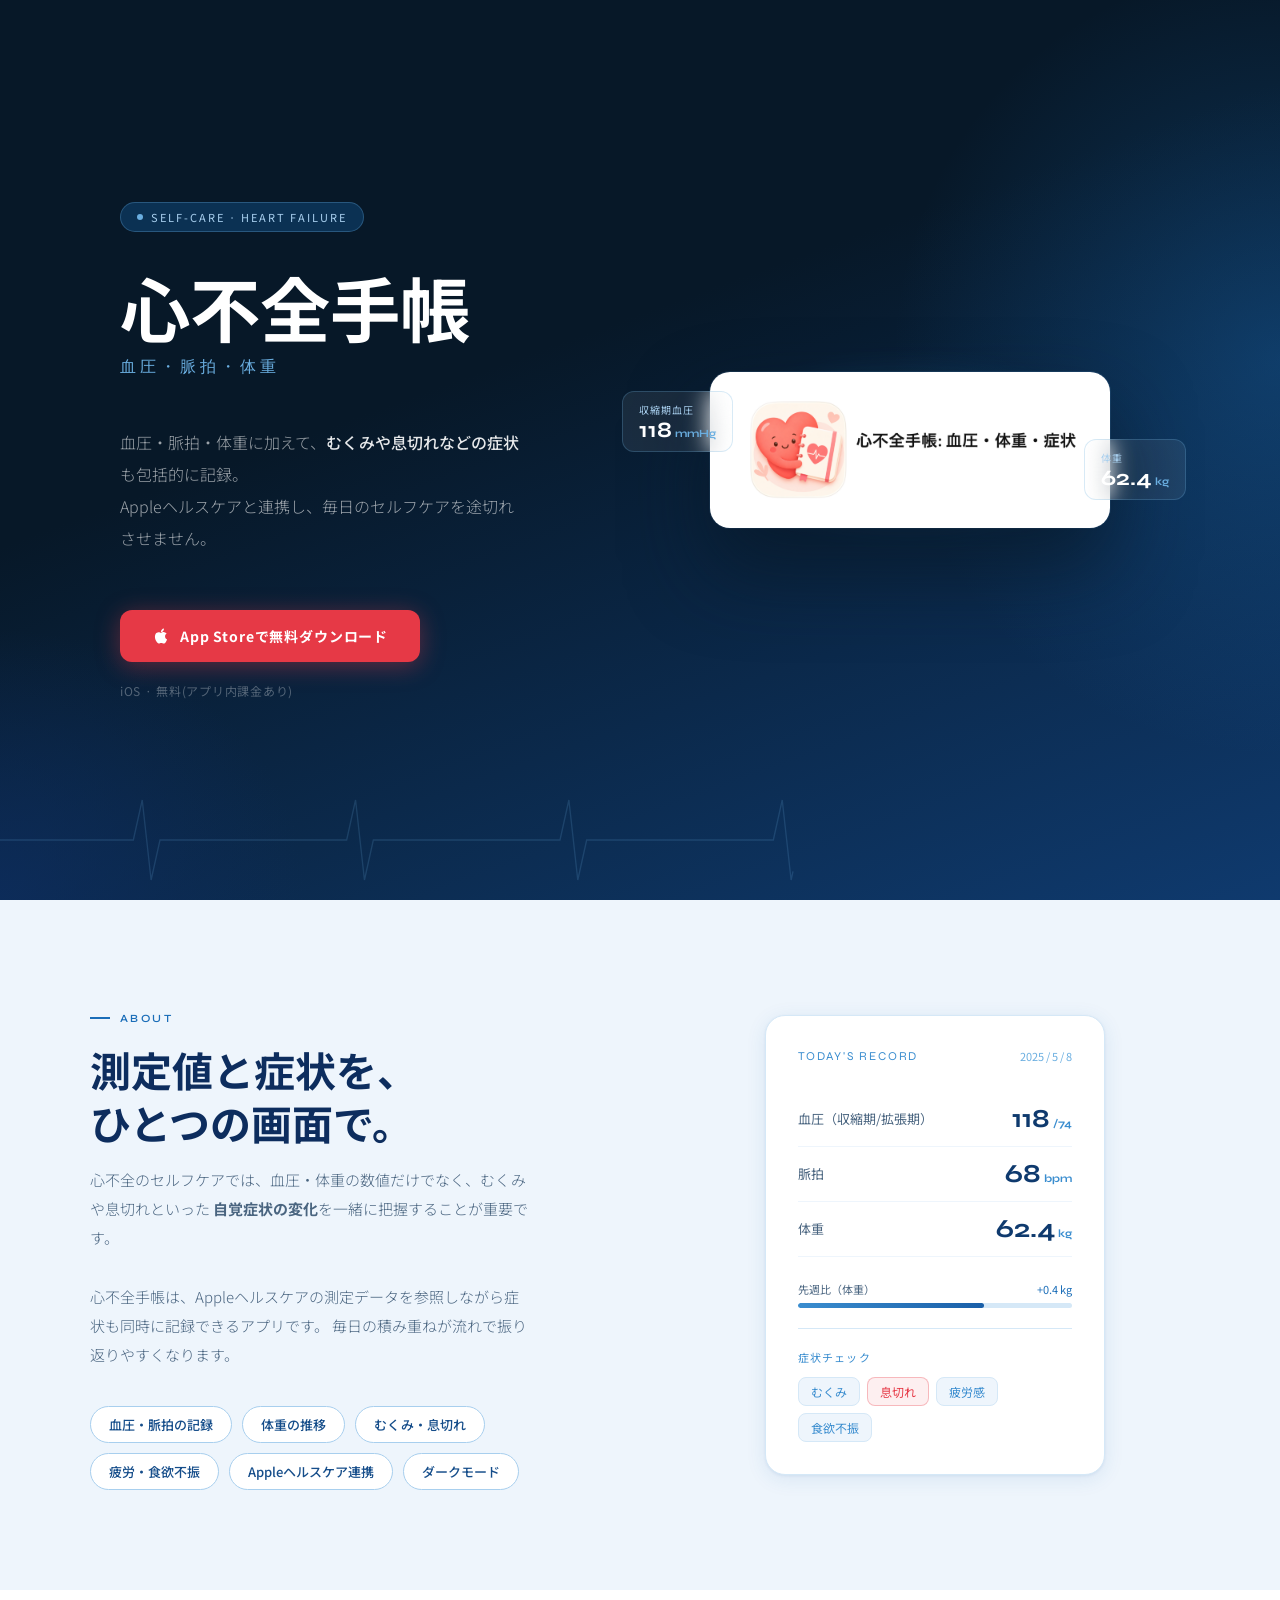
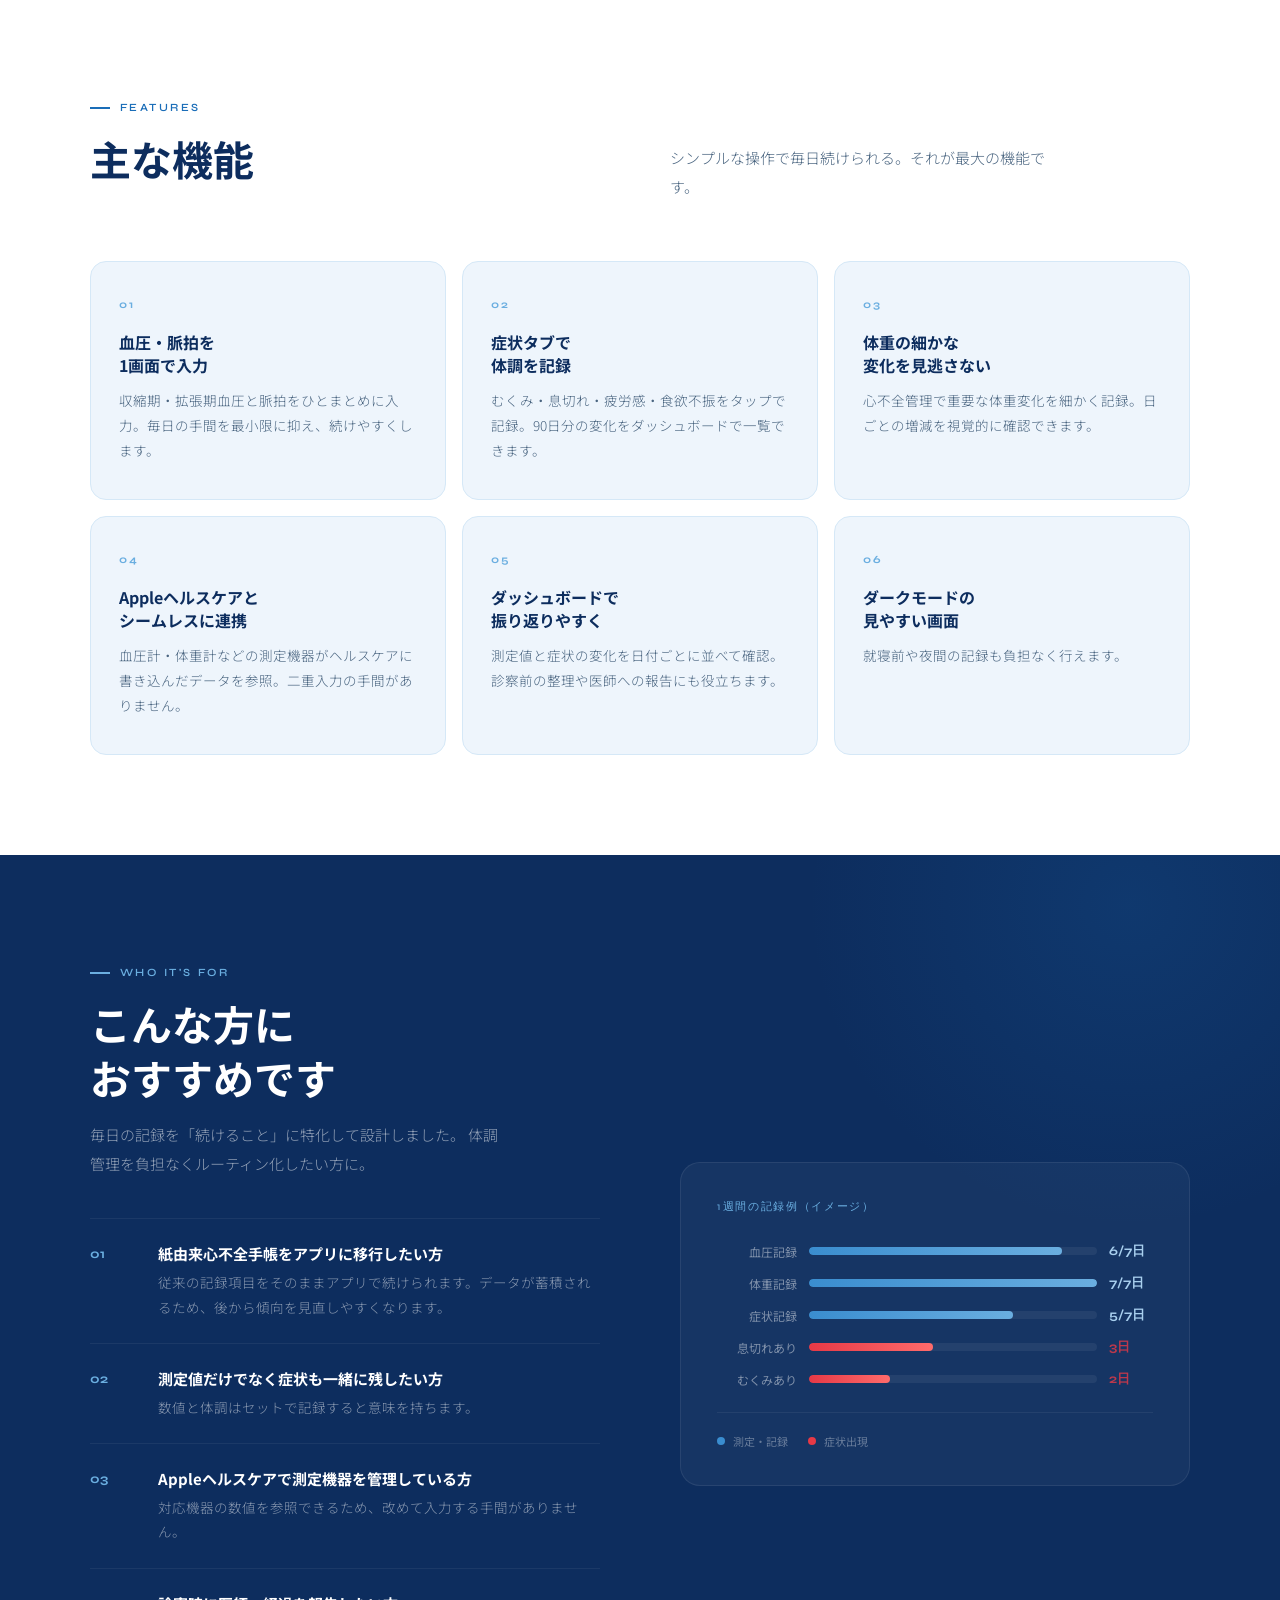
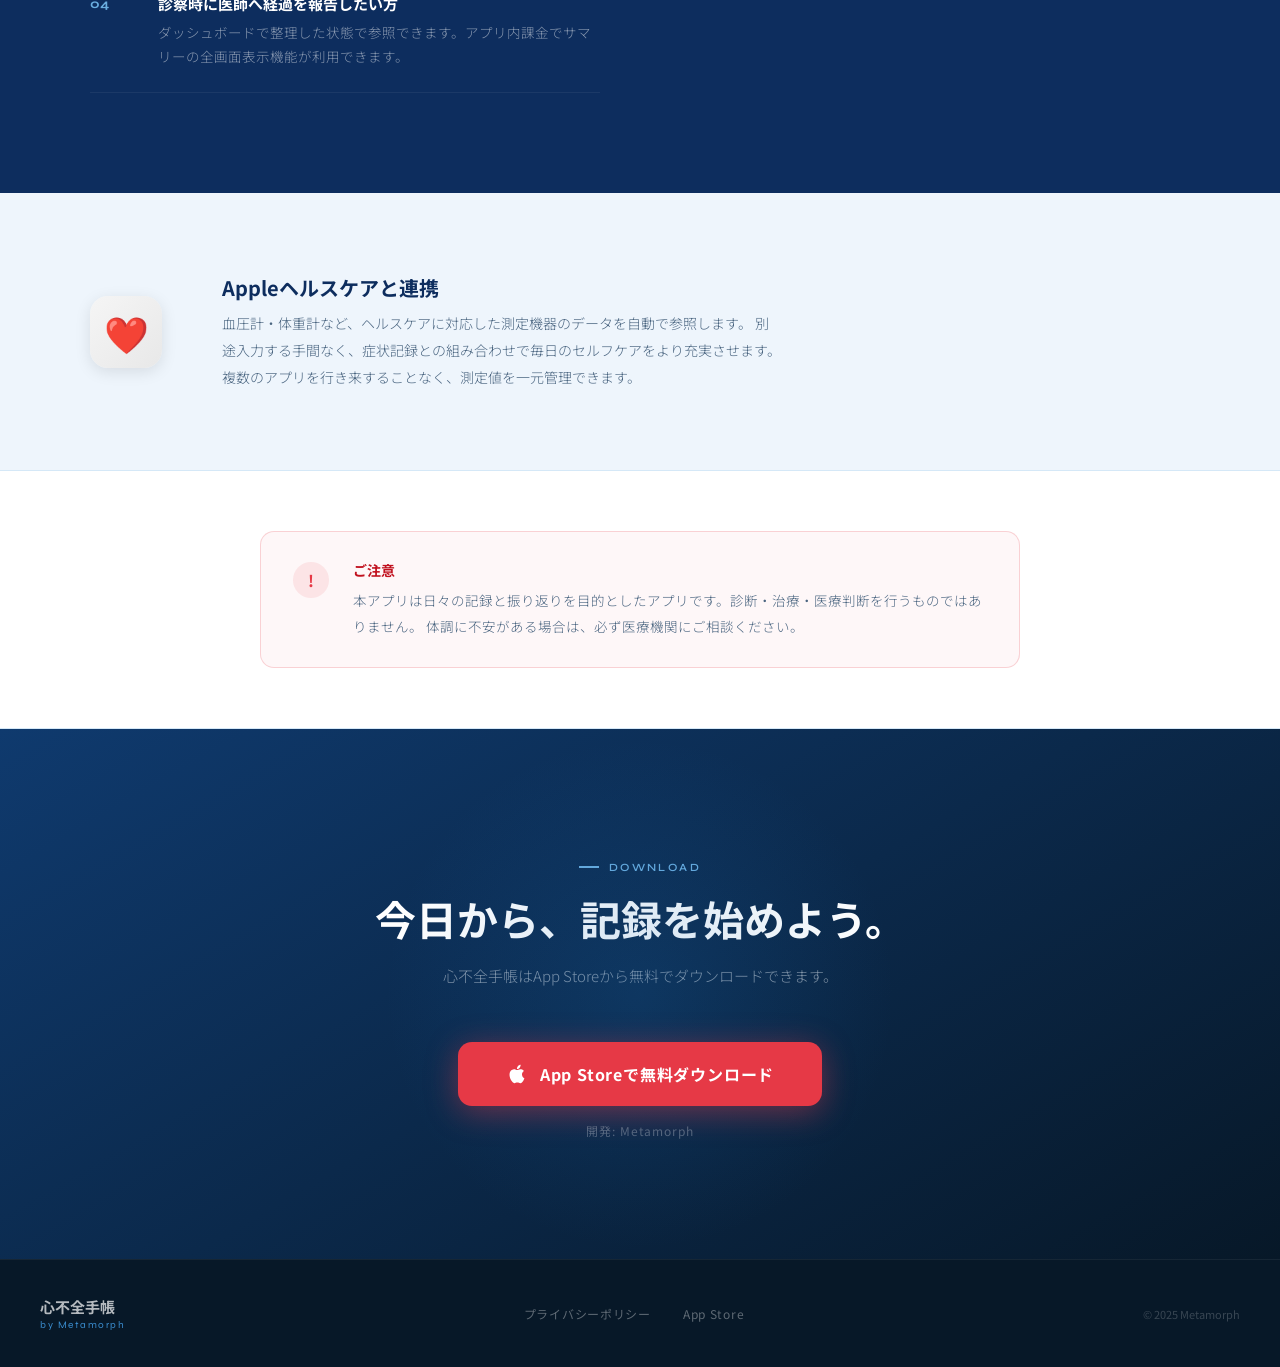
==== commit 9b39a75f: "Add files via upload" ====
--- a/index.html
+++ b/index.html
@@ -972,9 +972,9 @@
         Self-care · Heart Failure
       </div>
       <h1 class="hero-title">心不全手帳</h1>
-      <p class="hero-title-en">Blood Pressure · Weight · Symptoms</p>
+      <p class="hero-title-en">血圧・脈拍・体重</p>
       <p class="hero-lead">
-        血圧・脈拍・体重に加えて、<strong>むくみや息切れなどの症状</strong>もすばやく記録。<br>
+        血圧・脈拍・体重に加えて、<strong>むくみや息切れなどの症状</strong>も包括的に記録。<br>
         Appleヘルスケアと連携し、毎日のセルフケアを途切れさせません。
       </p>
       <div class="hero-actions">
@@ -985,7 +985,7 @@
           </svg>
           App Storeで無料ダウンロード
         </a>
-        <span class="hero-sub-note">iOS · 無料</span>
+        <span class="hero-sub-note">iOS · 無料(アプリ内課金あり)</span>
       </div>
     </div>
 
@@ -1106,8 +1106,8 @@
         </div>
         <div class="feat-card reveal" style="transition-delay:0.18s">
           <p class="feat-number">06</p>
-          <h3 class="feat-title">ダークモード対応の<br>見やすい画面</h3>
-          <p class="feat-text">明暗どちらのモードでも文字が読みやすい設計。就寝前や夜間の記録も負担なく行えます。</p>
+          <h3 class="feat-title">ダークモードの<br>見やすい画面</h3>
+          <p class="feat-text">就寝前や夜間の記録も負担なく行えます。</p>
         </div>
       </div>
     </div>
@@ -1128,7 +1128,7 @@
             <div class="help-point">
               <span class="help-num">01</span>
               <div>
-                <p class="help-point-title">紙の心不全手帳をアプリに移行したい方</p>
+                <p class="help-point-title">紙由来心不全手帳をアプリに移行したい方</p>
                 <p class="help-point-body">従来の記録項目をそのままアプリで続けられます。データが蓄積されるため、後から傾向を見直しやすくなります。</p>
               </div>
             </div>
@@ -1136,21 +1136,21 @@
               <span class="help-num">02</span>
               <div>
                 <p class="help-point-title">測定値だけでなく症状も一緒に残したい方</p>
-                <p class="help-point-body">数値と体調はセットで記録すると意味を持ちます。「血圧が高かった日に息切れがあった」という気づきが蓄積されます。</p>
+                <p class="help-point-body">数値と体調はセットで記録すると意味を持ちます。</p>
               </div>
             </div>
             <div class="help-point">
               <span class="help-num">03</span>
               <div>
                 <p class="help-point-title">Appleヘルスケアで測定機器を管理している方</p>
-                <p class="help-point-body">対応機器の数値を参照できるため、改めて入力する手間がありません。記録の継続負担を減らします。</p>
+                <p class="help-point-body">対応機器の数値を参照できるため、改めて入力する手間がありません。</p>
               </div>
             </div>
             <div class="help-point">
               <span class="help-num">04</span>
               <div>
                 <p class="help-point-title">診察時に医師へ経過を報告したい方</p>
-                <p class="help-point-body">90日分のデータをダッシュボードで整理した状態で参照できます。口頭では伝えにくい変化を視覚的に共有できます。</p>
+                <p class="help-point-body">ダッシュボードで整理した状態で参照できます。アプリ内課金でサマリーの全画面表示機能が利用できます。</p>
               </div>
             </div>
           </div>
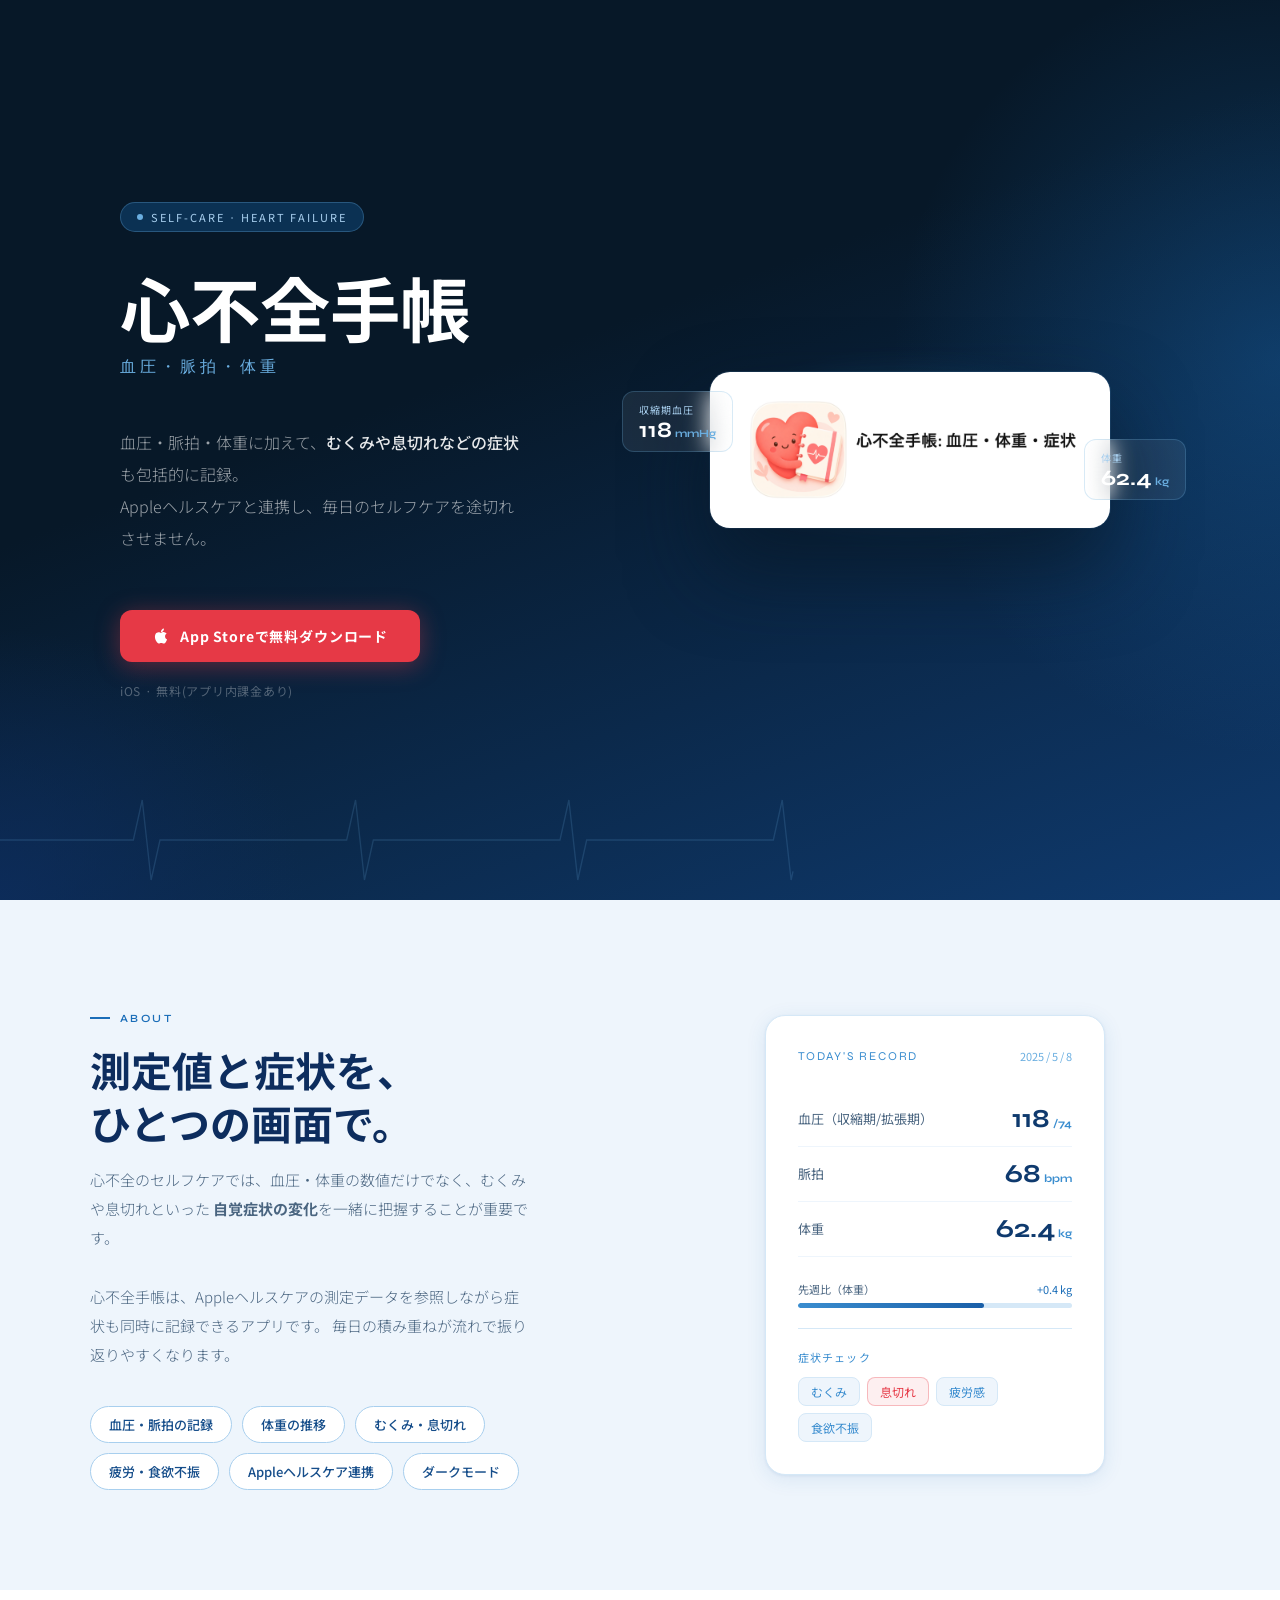
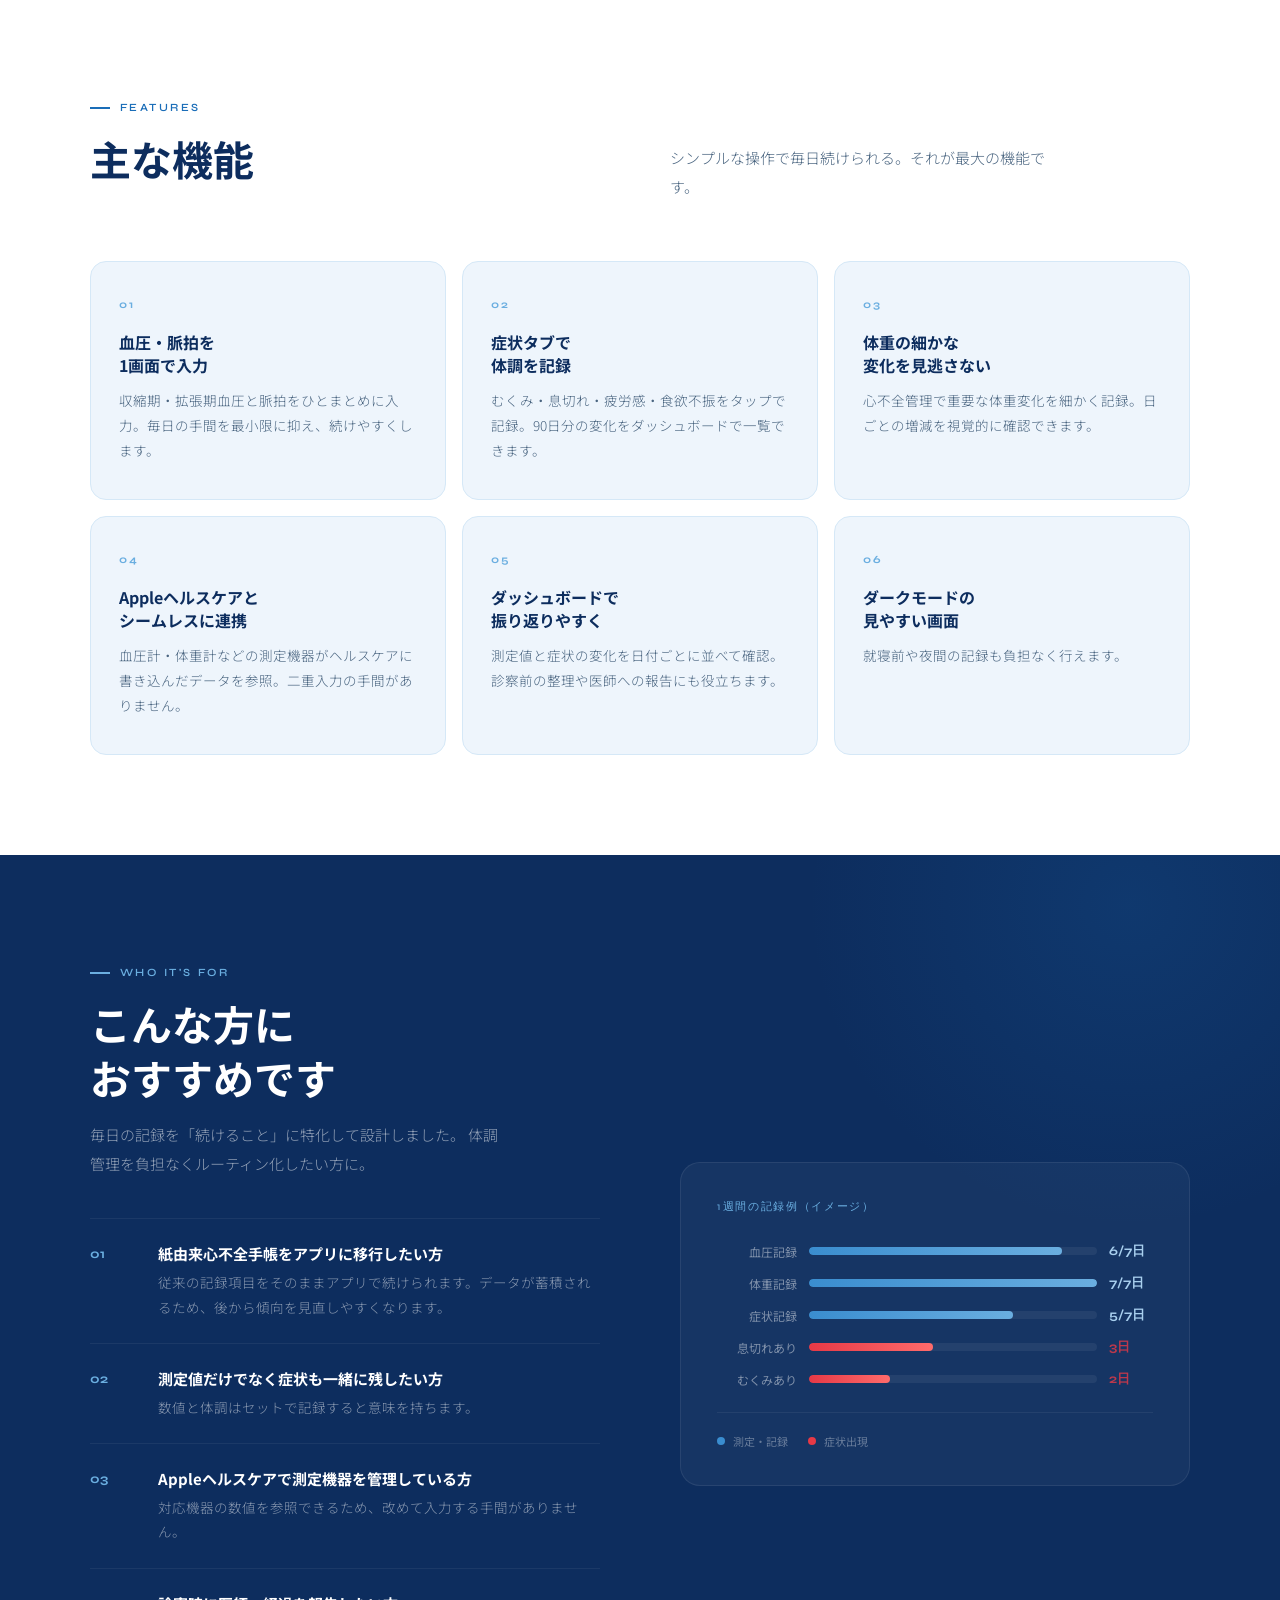
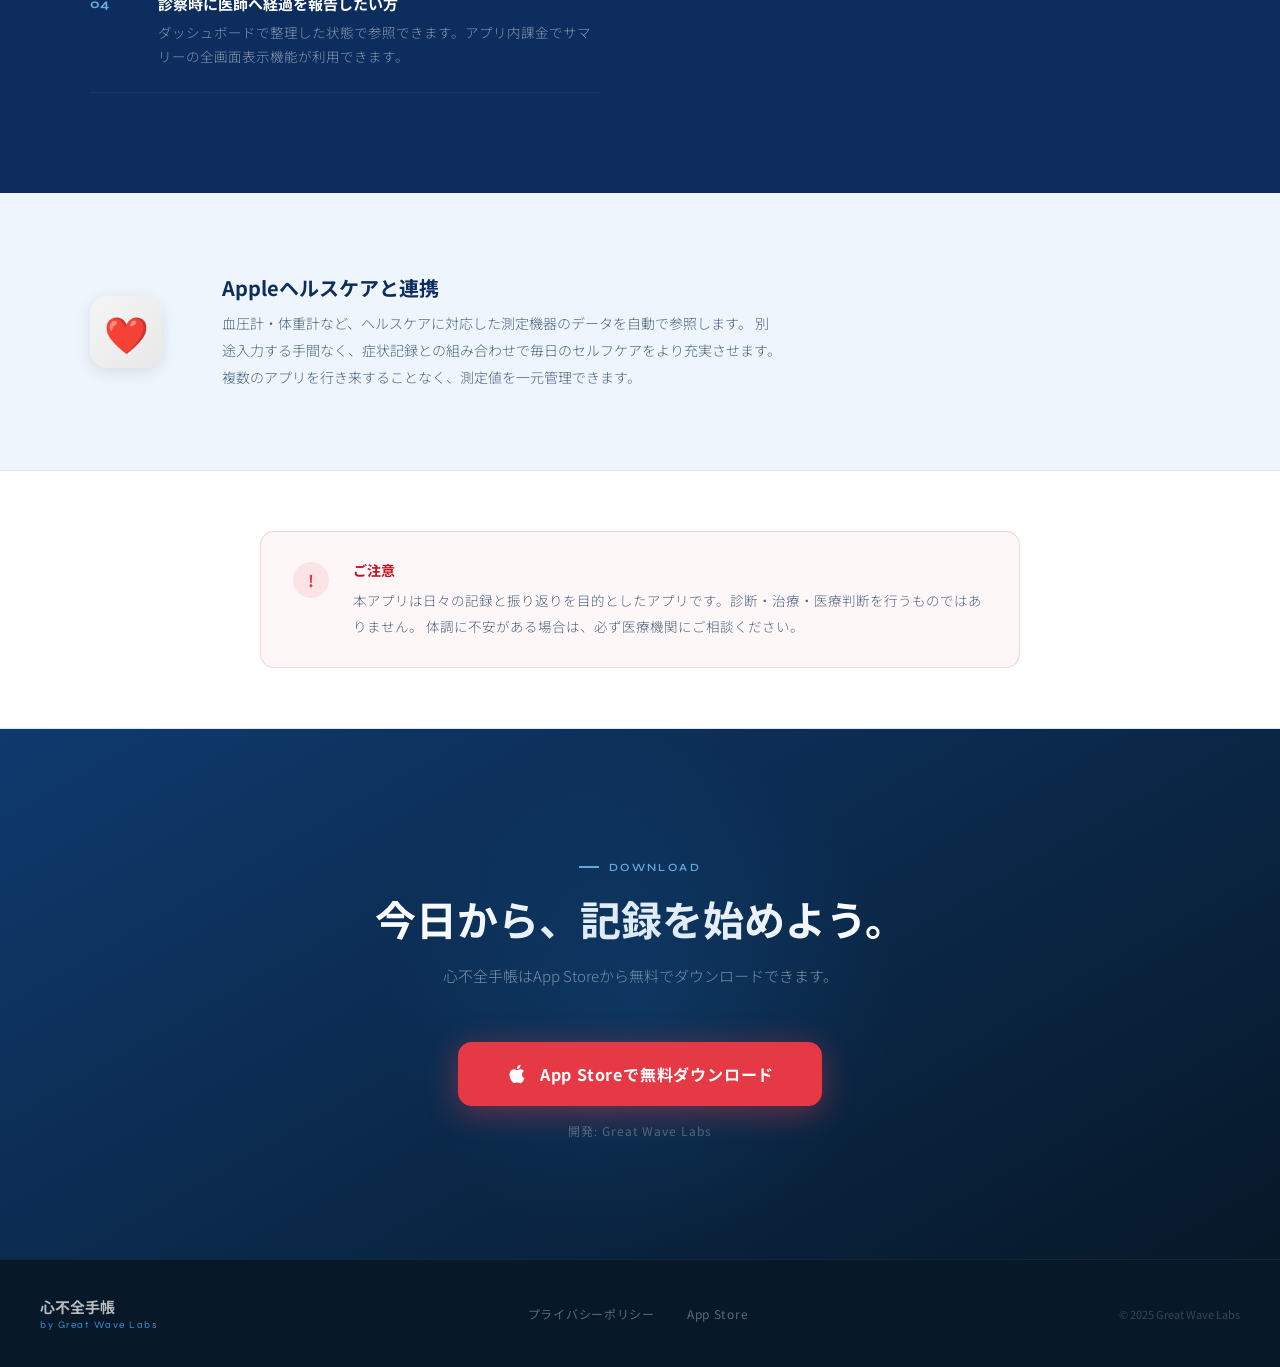
==== commit 915a6580: "Update index.html" ====
--- a/index.html
+++ b/index.html
@@ -1241,7 +1241,7 @@
           </svg>
           App Storeで無料ダウンロード
         </a>
-        <span class="cta-meta reveal" style="transition-delay:0.3s">開発: Metamorph</span>
+        <span class="cta-meta reveal" style="transition-delay:0.3s">開発: Great Wave Labs</span>
       </div>
     </div>
   </section>
@@ -1250,13 +1250,13 @@
   <footer>
     <div class="footer-brand">
       心不全手帳
-      <span>by Metamorph</span>
+      <span>by Great Wave Labs</span>
     </div>
     <div class="footer-links">
       <a href="https://keisuke9n.github.io/iOS_BP21/privacy.html" target="_blank" rel="noopener">プライバシーポリシー</a>
       <a href="https://apps.apple.com/jp/app/%E5%BF%83%E4%B8%8D%E5%85%A8%E6%89%8B%E5%B8%B3-%E8%A1%80%E5%9C%A7-%E4%BD%93%E9%87%8D-%E7%97%87%E7%8A%B6/id6765601367" target="_blank" rel="noopener">App Store</a>
     </div>
-    <span class="footer-copy">© 2025 Metamorph</span>
+    <span class="footer-copy">© 2025 Great Wave Labs</span>
   </footer>
 
   <script>
@@ -1285,4 +1285,4 @@
     bars.forEach(b => barObs.observe(b));
   </script>
 </body>
-</html>+</html>
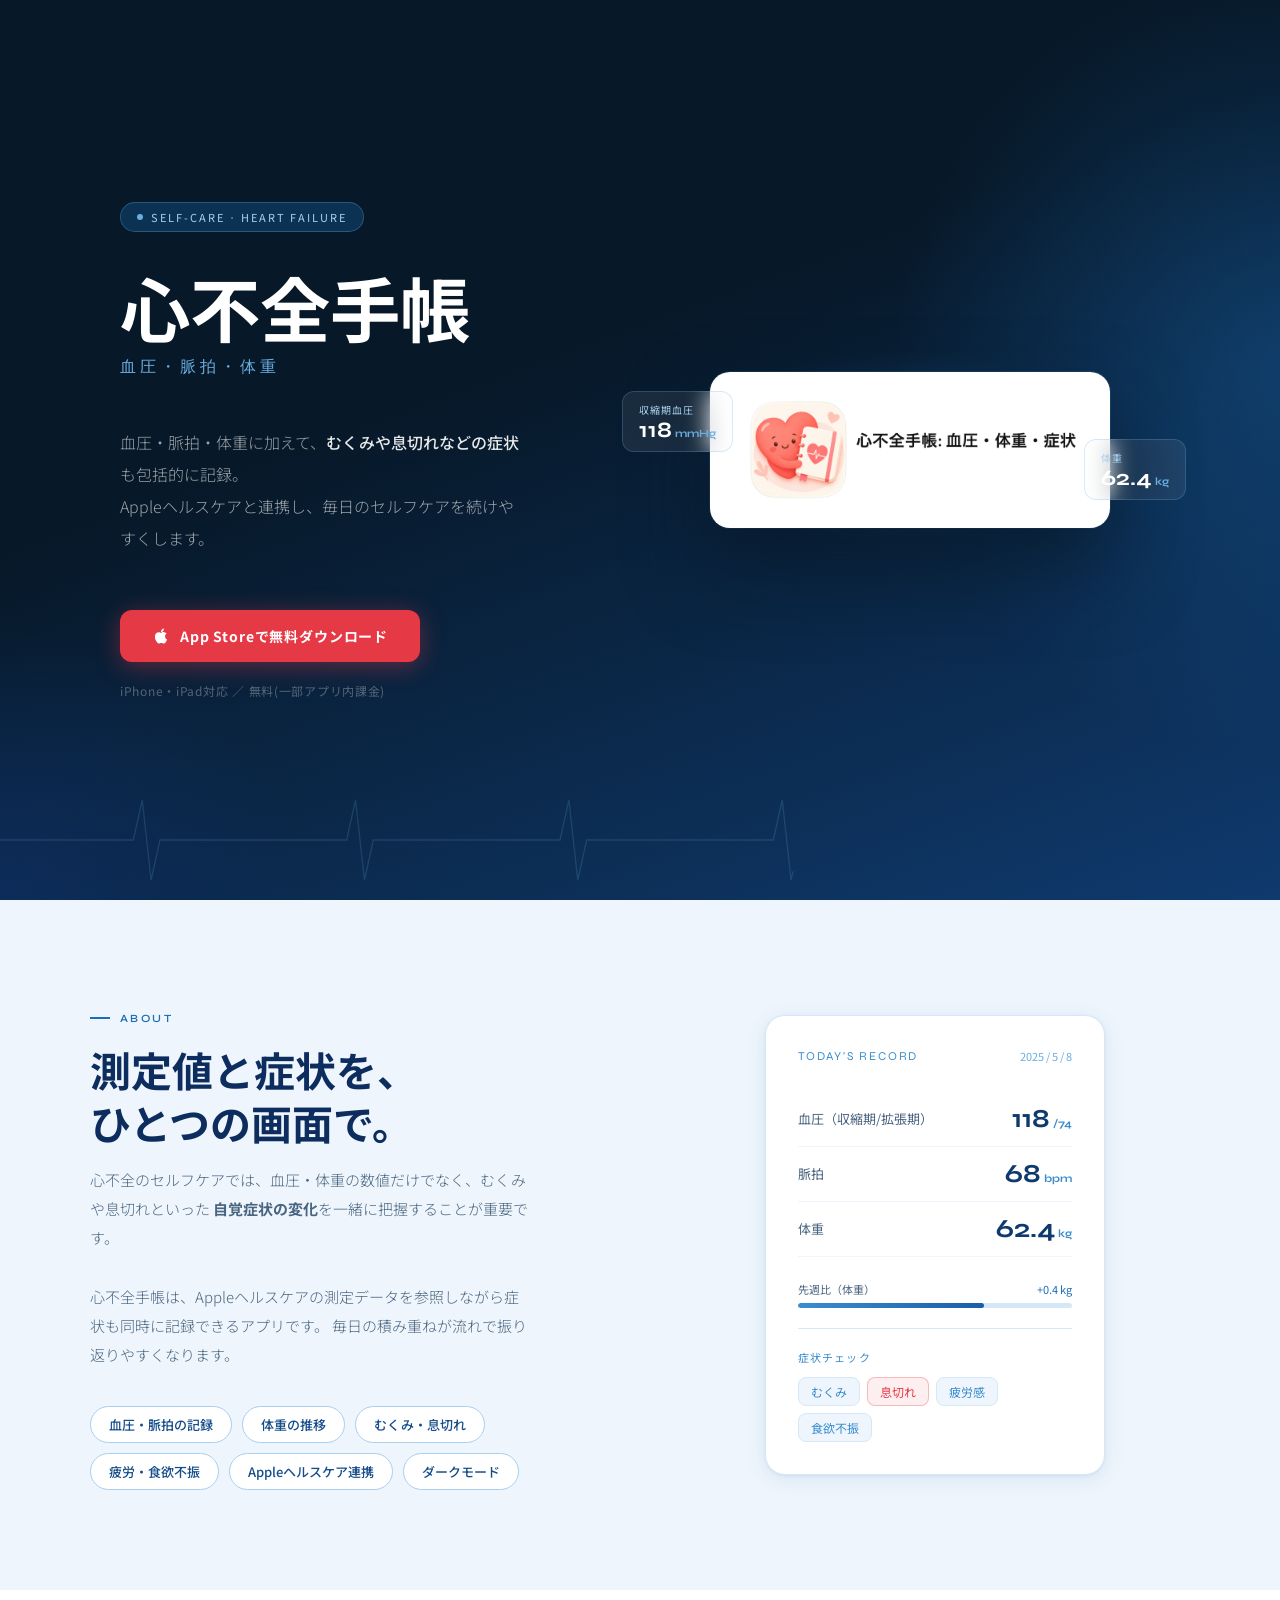
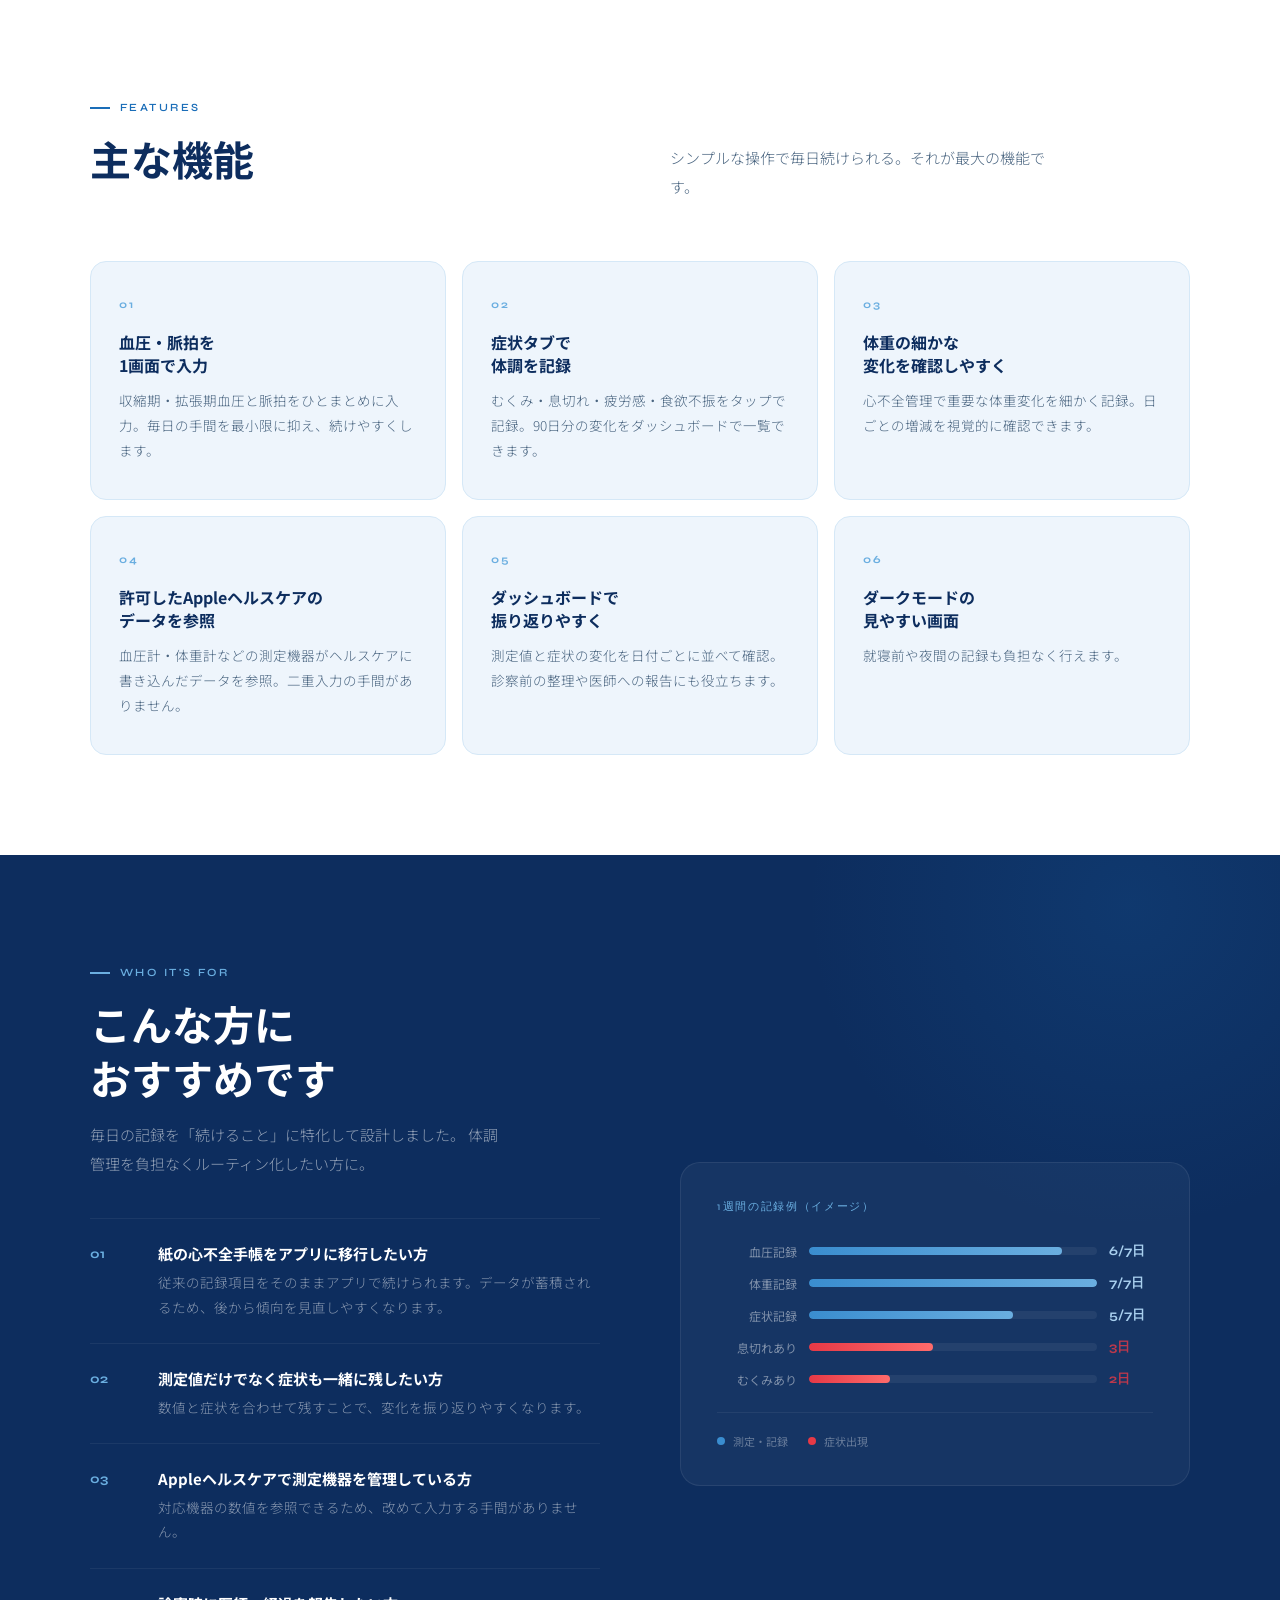
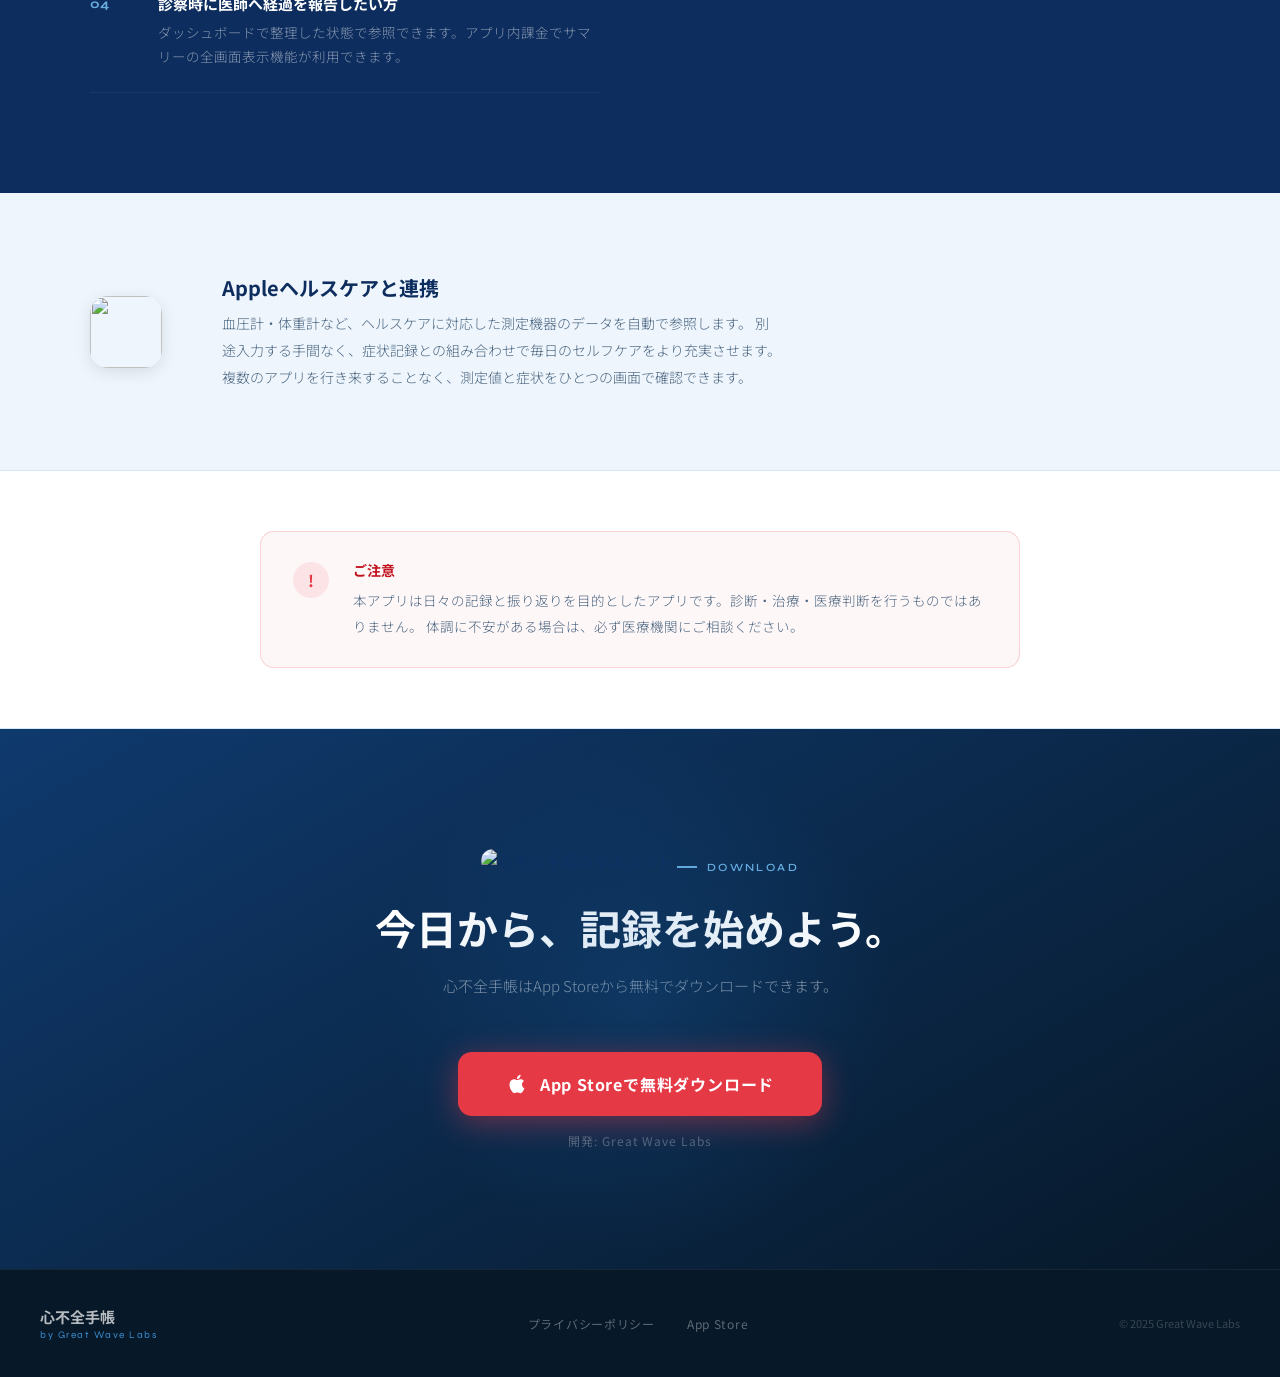
==== commit cc0d79c8: "Update index.html" ====
--- a/index.html
+++ b/index.html
@@ -712,12 +712,14 @@
       flex-shrink: 0;
       width: 72px; height: 72px;
       border-radius: 18px;
-      background: linear-gradient(135deg, #f5f5f5, #e8e8e8);
-      display: flex;
-      align-items: center;
-      justify-content: center;
-      font-size: 36px;
+      overflow: hidden;
       box-shadow: 0 4px 16px rgba(0,0,0,0.1);
+    }
+
+    .hk-icon img {
+      width: 100%; height: 100%;
+      object-fit: cover;
+      display: block;
     }
 
     .hk-text h3 {
@@ -907,6 +909,42 @@
     .footer-copy { font-size: 11px; color: rgba(255,255,255,0.2); }
 
     /* ───────────────────────────────────────
+       ECG SCROLL PROGRESS (signature)
+    ─────────────────────────────────────── */
+    #ecg-progress {
+      position: fixed;
+      top: 0; left: 0;
+      width: 100%;
+      height: 28px;
+      z-index: 1000;
+      pointer-events: none;
+    }
+
+    #ecg-progress svg { width: 100%; height: 100%; display: block; }
+
+    #ecg-progress path {
+      fill: none;
+      stroke: var(--red);
+      stroke-width: 2;
+      stroke-linecap: round;
+      stroke-linejoin: round;
+      filter: drop-shadow(0 1px 3px rgba(230,57,70,0.35));
+    }
+
+    /* ───────────────────────────────────────
+       CTA MASCOT
+    ─────────────────────────────────────── */
+    .cta-mascot {
+      width: clamp(96px, 12vw, 132px);
+      border-radius: 26px;
+      box-shadow: 0 20px 50px -16px rgba(7,24,40,0.6);
+      margin-bottom: 28px;
+      animation: floatY 5s ease-in-out infinite;
+      user-select: none;
+      -webkit-user-drag: none;
+    }
+
+    /* ───────────────────────────────────────
        ANIMATIONS
     ─────────────────────────────────────── */
     @keyframes slideUp {
@@ -928,6 +966,14 @@
     .reveal.visible {
       opacity: 1;
       transform: none;
+    }
+
+    @media (prefers-reduced-motion: reduce) {
+      html { scroll-behavior: auto; }
+      .hero-badge, .hero-title, .hero-title-en, .hero-lead, .hero-actions, .hero-visual { animation: none; opacity: 1; }
+      .ecg-path { animation: none; stroke-dashoffset: 0; }
+      .float-chip, .cta-mascot { animation: none; }
+      .reveal { opacity: 1; transform: none; transition: none; }
     }
 
     /* ───────────────────────────────────────
@@ -954,6 +1000,13 @@
 </head>
 <body>
 
+  <!-- ═══════════ ECG SCROLL PROGRESS ═══════════ -->
+  <div id="ecg-progress" aria-hidden="true">
+    <svg viewBox="0 0 1000 28" preserveAspectRatio="none">
+      <path id="ecg-progress-path" d="M0,16 L120,16 L145,16 L155,6 L165,24 L175,11 L185,16 L320,16 L345,16 L355,6 L365,24 L375,11 L385,16 L520,16 L545,16 L555,6 L565,24 L575,11 L585,16 L720,16 L745,16 L755,6 L765,24 L775,11 L785,16 L920,16 L1000,16"/>
+    </svg>
+  </div>
+
   <!-- ═══════════ HERO ═══════════ -->
   <section class="hero" aria-label="ヒーロー">
     <div class="hero-bg"></div>
@@ -975,7 +1028,7 @@
       <p class="hero-title-en">血圧・脈拍・体重</p>
       <p class="hero-lead">
         血圧・脈拍・体重に加えて、<strong>むくみや息切れなどの症状</strong>も包括的に記録。<br>
-        Appleヘルスケアと連携し、毎日のセルフケアを途切れさせません。
+        Appleヘルスケアと連携し、毎日のセルフケアを続けやすくします。
       </p>
       <div class="hero-actions">
         <a href="https://apps.apple.com/jp/app/%E5%BF%83%E4%B8%8D%E5%85%A8%E6%89%8B%E5%B8%B3-%E8%A1%80%E5%9C%A7-%E4%BD%93%E9%87%8D-%E7%97%87%E7%8A%B6/id6765601367"
@@ -985,7 +1038,7 @@
           </svg>
           App Storeで無料ダウンロード
         </a>
-        <span class="hero-sub-note">iOS · 無料(アプリ内課金あり)</span>
+        <span class="hero-sub-note">iPhone・iPad対応 ／ 無料(一部アプリ内課金)</span>
       </div>
     </div>
 
@@ -1091,12 +1144,12 @@
         </div>
         <div class="feat-card reveal" style="transition-delay:0.14s">
           <p class="feat-number">03</p>
-          <h3 class="feat-title">体重の細かな<br>変化を見逃さない</h3>
+          <h3 class="feat-title">体重の細かな<br>変化を確認しやすく</h3>
           <p class="feat-text">心不全管理で重要な体重変化を細かく記録。日ごとの増減を視覚的に確認できます。</p>
         </div>
         <div class="feat-card reveal" style="transition-delay:0.04s">
           <p class="feat-number">04</p>
-          <h3 class="feat-title">Appleヘルスケアと<br>シームレスに連携</h3>
+          <h3 class="feat-title">許可したAppleヘルスケアの<br>データを参照</h3>
           <p class="feat-text">血圧計・体重計などの測定機器がヘルスケアに書き込んだデータを参照。二重入力の手間がありません。</p>
         </div>
         <div class="feat-card reveal" style="transition-delay:0.11s">
@@ -1128,7 +1181,7 @@
             <div class="help-point">
               <span class="help-num">01</span>
               <div>
-                <p class="help-point-title">紙由来心不全手帳をアプリに移行したい方</p>
+                <p class="help-point-title">紙の心不全手帳をアプリに移行したい方</p>
                 <p class="help-point-body">従来の記録項目をそのままアプリで続けられます。データが蓄積されるため、後から傾向を見直しやすくなります。</p>
               </div>
             </div>
@@ -1136,7 +1189,7 @@
               <span class="help-num">02</span>
               <div>
                 <p class="help-point-title">測定値だけでなく症状も一緒に残したい方</p>
-                <p class="help-point-body">数値と体調はセットで記録すると意味を持ちます。</p>
+                <p class="help-point-body">数値と症状を合わせて残すことで、変化を振り返りやすくなります。</p>
               </div>
             </div>
             <div class="help-point">
@@ -1199,13 +1252,13 @@
   <!-- ═══════════ HEALTHKIT ═══════════ -->
   <div class="healthkit">
     <div class="healthkit-inner reveal">
-      <div class="hk-icon">❤️</div>
+      <div class="hk-icon"><img src="xxx.png" alt=""></div>
       <div class="hk-text">
         <h3>Appleヘルスケアと連携</h3>
         <p>
           血圧計・体重計など、ヘルスケアに対応した測定機器のデータを自動で参照します。
           別途入力する手間なく、症状記録との組み合わせで毎日のセルフケアをより充実させます。
-          複数のアプリを行き来することなく、測定値を一元管理できます。
+          複数のアプリを行き来することなく、測定値と症状をひとつの画面で確認できます。
         </p>
       </div>
     </div>
@@ -1228,6 +1281,7 @@
   <!-- ═══════════ CTA ═══════════ -->
   <section class="cta" aria-label="ダウンロード">
     <div class="s-inner">
+      <img src="xxx.png" alt="心不全手帳のマスコット" class="cta-mascot reveal">
       <span class="label">Download</span>
       <h2 class="s-title reveal">今日から、記録を始めよう。</h2>
       <p class="s-body reveal" style="transition-delay:0.1s">
@@ -1283,6 +1337,30 @@
       });
     }, { threshold: 0.3 });
     bars.forEach(b => barObs.observe(b));
+
+    // ECG scroll progress (draws with page scroll)
+    (function () {
+      const path = document.getElementById('ecg-progress-path');
+      if (!path) return;
+      const len = path.getTotalLength();
+      path.style.strokeDasharray = len;
+      const reduced = window.matchMedia('(prefers-reduced-motion: reduce)').matches;
+      if (reduced) { path.style.strokeDashoffset = 0; return; }
+      let ticking = false;
+      function update() {
+        ticking = false;
+        const doc = document.documentElement;
+        const total = doc.scrollHeight - window.innerHeight;
+        const p = total > 0 ? window.scrollY / total : 0;
+        path.style.strokeDashoffset = len * (1 - p);
+      }
+      function onScroll() {
+        if (!ticking) { ticking = true; requestAnimationFrame(update); }
+      }
+      window.addEventListener('scroll', onScroll, { passive: true });
+      window.addEventListener('resize', onScroll);
+      update();
+    })();
   </script>
 </body>
 </html>
